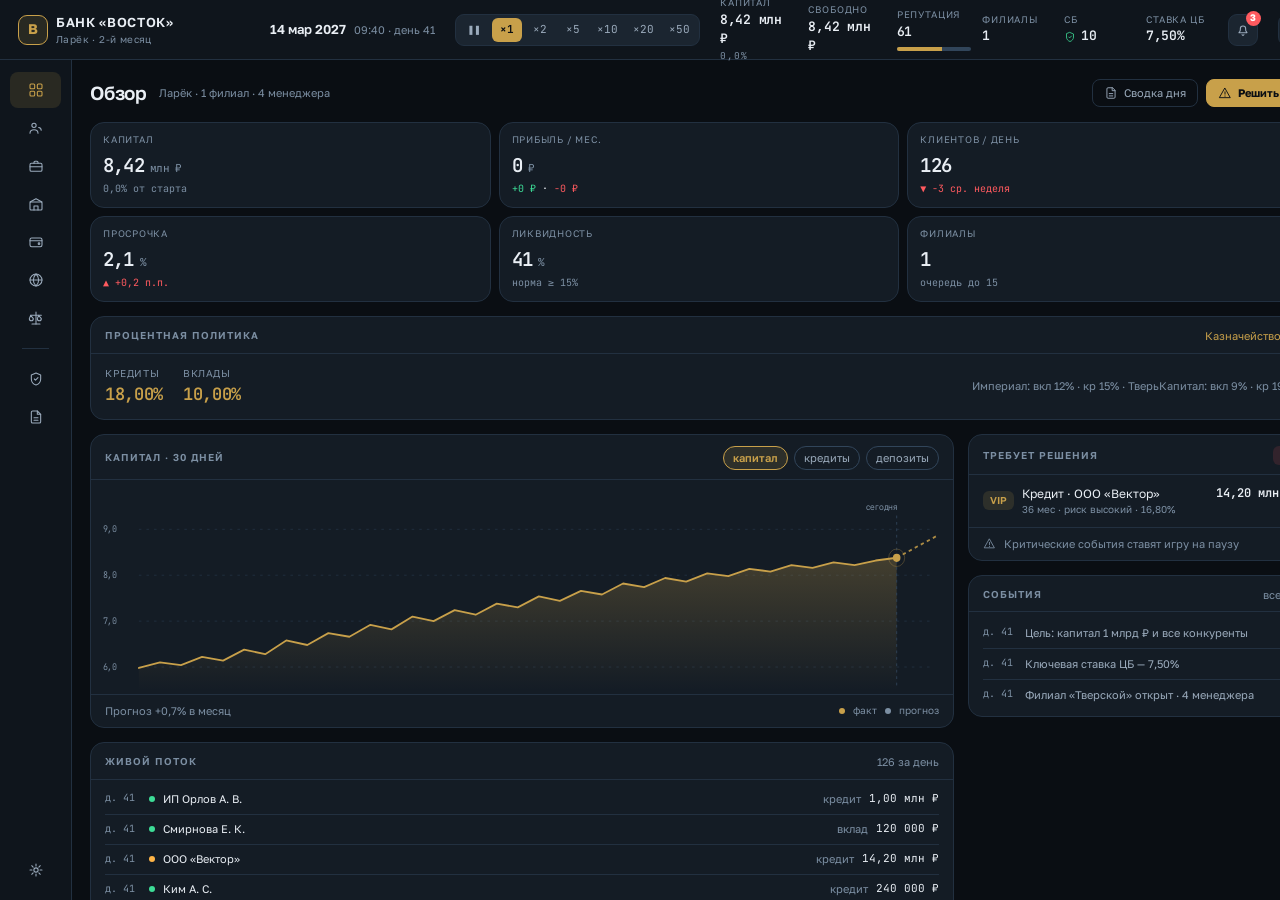
==== index.html @ 0a7fc576 "Характеры, баффы, личные цели и диалоги менеджеров; sw v2.2.0" ====
<!doctype html>
<html lang="ru">
<head>
<meta charset="utf-8">
<meta name="viewport" content="width=device-width, initial-scale=1, viewport-fit=cover">
<title>Банк «Восток» — Обзор</title>
<meta name="theme-color" content="#0A0E13">
<meta name="description" content="Прототип интерфейса экономической игры «Симулятор банка»">
<link rel="manifest" href="manifest.webmanifest">
<link rel="icon" href="assets/icon-192.png" sizes="192x192">
<link rel="apple-touch-icon" href="assets/icon-192.png">
<link rel="stylesheet" href="assets/fonts/fonts.css">
<script>try{var d=localStorage.getItem('bank-density');if(d)document.documentElement.dataset.density=d;}catch(e){}</script>
<link rel="stylesheet" href="css/tokens.css">
<link rel="stylesheet" href="css/components.css">
</head>
<body data-page="dashboard">

<svg class="sr-only" aria-hidden="true" focusable="false">
  <symbol id="i-dash" viewBox="0 0 24 24"><rect x="3" y="3" width="7" height="7" rx="1.5"/><rect x="14" y="3" width="7" height="7" rx="1.5"/><rect x="3" y="14" width="7" height="7" rx="1.5"/><rect x="14" y="14" width="7" height="7" rx="1.5"/></symbol>
  <symbol id="i-users" viewBox="0 0 24 24"><circle cx="9" cy="8" r="3.2"/><path d="M3 20c0-3.3 2.7-5.5 6-5.5s6 2.2 6 5.5"/><path d="M16 11.2c2.2.3 3.8 2 3.8 4.3"/></symbol>
  <symbol id="i-people" viewBox="0 0 24 24"><rect x="3" y="8" width="18" height="12" rx="2"/><path d="M9 8V6.5A1.5 1.5 0 0 1 10.5 5h3A1.5 1.5 0 0 1 15 6.5V8"/><path d="M3 13h18"/></symbol>
  <symbol id="i-branch" viewBox="0 0 24 24"><rect x="3" y="9" width="18" height="12" rx="1.5"/><path d="M3 9l9-5 9 5"/><path d="M9 21v-6h6v6"/></symbol>
  <symbol id="i-wallet" viewBox="0 0 24 24"><rect x="3" y="6" width="18" height="13" rx="2.5"/><path d="M3 10h18"/><circle cx="16.5" cy="14.5" r="1.2"/></symbol>
  <symbol id="i-globe" viewBox="0 0 24 24"><circle cx="12" cy="12" r="9"/><path d="M3 12h18"/><path d="M12 3c2.6 2.4 4 5.6 4 9s-1.4 6.6-4 9c-2.6-2.4-4-5.6-4-9s1.4-6.6 4-9z"/></symbol>
  <symbol id="i-scale" viewBox="0 0 24 24"><path d="M12 3v18"/><path d="M6 21h12"/><path d="M4 8h16"/><path d="M4 8l-2 5a3 3 0 0 0 6 0z"/><path d="M20 8l-2 5a3 3 0 0 0 6 0z" transform="translate(-4,0)"/></symbol>
  <symbol id="i-shield" viewBox="0 0 24 24"><path d="M12 3l7 3v6c0 4.2-2.9 7.7-7 9-4.1-1.3-7-4.8-7-9V6z"/><path d="M9.5 12l1.8 1.8L15 10"/></symbol>
  <symbol id="i-file" viewBox="0 0 24 24"><path d="M14 3H7a2 2 0 0 0-2 2v14a2 2 0 0 0 2 2h10a2 2 0 0 0 2-2V8z"/><path d="M14 3v5h5"/><path d="M9 13h6M9 17h6"/></symbol>
  <symbol id="i-gear" viewBox="0 0 24 24"><circle cx="12" cy="12" r="3.2"/><path d="M12 3v3M12 18v3M3 12h3M18 12h3M5.6 5.6l2.1 2.1M16.3 16.3l2.1 2.1M18.4 5.6l-2.1 2.1M7.7 16.3l-2.1 2.1"/></symbol>
  <symbol id="i-bell" viewBox="0 0 24 24"><path d="M18 16H6l1.4-2.1A4 4 0 0 0 8 11.7V10a4 4 0 0 1 8 0v1.7c0 .8.2 1.6.6 2.2z"/><path d="M10.5 19a1.6 1.6 0 0 0 3 0"/></symbol>
  <symbol id="i-check" viewBox="0 0 24 24"><path d="M5 12.5l4.5 4.5L19 7.5"/></symbol>
  <symbol id="i-x" viewBox="0 0 24 24"><path d="M6 6l12 12M18 6L6 18"/></symbol>
  <symbol id="i-alert" viewBox="0 0 24 24"><path d="M12 4l9 16H3z"/><path d="M12 10v4M12 17v.5"/></symbol>
  <symbol id="i-left" viewBox="0 0 24 24"><path d="M15 5l-7 7 7 7"/></symbol>
  <symbol id="i-more" viewBox="0 0 24 24"><circle cx="5" cy="12" r="1.4"/><circle cx="12" cy="12" r="1.4"/><circle cx="19" cy="12" r="1.4"/></symbol>
  <symbol id="i-up" viewBox="0 0 24 24"><path d="M6 15l6-6 6 6"/></symbol>
  <symbol id="i-down" viewBox="0 0 24 24"><path d="M6 9l6 6 6-6"/></symbol>
  <symbol id="i-caret" viewBox="0 0 24 24"><path d="M8 10l4 4 4-4"/></symbol>
  <symbol id="i-arrow" viewBox="0 0 24 24"><path d="M5 12h13M13 6l6 6-6 6"/></symbol>
</svg>

<div class="app">

  <!-- ================= HUD: десктоп ================= -->
  <header class="hud">
    <div class="brand">
      <div class="brand-mark">В</div>
      <div>
        <div class="brand-name">БАНК «ВОСТОК»</div>
        <div class="brand-stage">Ларёк · 2-й месяц</div>
      </div>
    </div>

    <div class="clock"><b data-ui="date">14 мар 2027</b><span data-ui="dayline">09:40 · день 41</span></div>

    <div class="speed" role="group" aria-label="Скорость игры">
      <button type="button" data-pause aria-pressed="false" title="Пауза (пробел)">❚❚</button>
      <button type="button" data-speed="1">×1</button>
      <button type="button" data-speed="2">×2</button>
      <button type="button" data-speed="5">×5</button>
      <button type="button" data-speed="10">×10</button>
      <button type="button" data-speed="20">×20</button>
      <button type="button" data-speed="50">×50</button>
    </div>

    <div class="hud-stats">
      <div class="hud-stat">
        <span>Капитал</span>
        <b class="num" data-ui="capital">8,42 млн ₽</b>
        <span class="tiny num up" data-ui="cap-delta">▲ +0,9%</span>
      </div>
      <div class="hud-stat">
        <span>Свободно</span>
        <b class="num" data-ui="liquid">8,42 млн ₽</b>
      </div>
      <div class="hud-stat">
        <span>Репутация</span>
        <b class="num" data-ui="reputation">61</b>
        <div class="mini-bar"><i data-ui="rep-bar" style="width:61%"></i></div>
      </div>
      <div class="hud-stat">
        <span>Филиалы</span>
        <b class="num" data-ui="branches">1</b>
      </div>
      <div class="hud-stat hud-sec">
        <span>СБ</span>
        <b class="num"><svg class="ic"><use href="#i-shield"/></svg><i data-ui="security">10</i></b>
      </div>
      <div class="hud-stat">
        <span>Ставка ЦБ</span>
        <b class="num">7,50%</b>
      </div>
      <button class="iconbtn" type="button" data-soon aria-label="Уведомления">
        <svg class="ic"><use href="#i-bell"/></svg><i class="dot">3</i>
      </button>
      <button class="iconbtn" type="button" data-soon aria-label="Настройки">
        <svg class="ic"><use href="#i-gear"/></svg>
      </button>
    </div>
  </header>

  <!-- ================= HUD: мобила ================= -->
  <header class="hud-m">
    <div class="hud-m-top">
      <div class="brand">
        <div class="brand-mark">В</div>
        <div>
          <div class="brand-name">БАНК «ВОСТОК»</div>
          <div class="brand-stage" data-ui="stage">Ларёк · день 41</div>
        </div>
      </div>
      <div class="hud-m-cap">
        <span>Капитал</span>
        <b class="num" data-ui="capital">8,42 млн ₽</b>
        <span class="hud-m-sub" data-ui="liquid-line">Свободно: 8,42 млн ₽</span>
      </div>
      <button class="iconbtn" type="button" data-soon aria-label="Уведомления">
        <svg class="ic"><use href="#i-bell"/></svg><i class="dot">3</i>
      </button>
    </div>
    <div class="hud-m-bot">
      <span class="clock"><b>09:40</b></span>
      <div class="speed" role="group" aria-label="Скорость игры">
        <button type="button" data-pause aria-pressed="false">❚❚</button>
        <button type="button" data-speed="1">×1</button>
        <button type="button" data-speed="2">×2</button>
        <button type="button" data-speed="5">×5</button>
        <button type="button" data-speed="20">×20</button>
        <button type="button" data-speed="50">×50</button>
      </div>
      <span class="hud-m-rate">ЦБ 7,50%</span>
      <a class="hud-m-q" href="clients.html" aria-label="Решений" data-ui="queue-chip">⚠ 3</a>
    </div>
  </header>

  <div class="shell">

    <!-- ================= Рейл ================= -->
    <nav class="rail" aria-label="Разделы">
      <a href="index.html" class="is-active" aria-current="page"><svg class="ic"><use href="#i-dash"/></svg><span>Обзор</span></a>
      <a href="clients.html"><svg class="ic"><use href="#i-users"/></svg><span>Клиенты</span></a>
      <a href="manager.html"><svg class="ic"><use href="#i-people"/></svg><span>Люди</span></a>
      <a href="branches.html"><svg class="ic"><use href="#i-branch"/></svg><span>Филиалы</span></a>
      <a href="treasury.html"><svg class="ic"><use href="#i-wallet"/></svg><span>Казначейство</span></a>
      <a href="stocks.html"><svg class="ic"><use href="#i-globe"/></svg><span>Мир</span></a>
      <a href="cbr.html"><svg class="ic"><use href="#i-scale"/></svg><span>Регулятор</span></a>
      <div class="sep"></div>
      <a href="security.html"><svg class="ic"><use href="#i-shield"/></svg><span>Безопасность</span></a>
      <a href="more.html#reports"><svg class="ic"><use href="#i-file"/></svg><span>Отчёты</span></a>
      <div class="bottom">
        <a href="more.html#settings"><svg class="ic"><use href="#i-gear"/></svg><span>Настройки</span></a>
      </div>
    </nav>

    <!-- ================= Контент ================= -->
    <main class="main">
      <div class="page">

        <div class="bankrupt-bar" data-ui="bankrupt" hidden>
          <span class="bankrupt-dot"></span>
          <div>
            <b>БАНК НЕПЛАТЁЖЕСПОСОБЕН.</b>
            Возьмите кредит ЦБ или объявите дефолт — игра на паузе.
          </div>
          <div class="actions">
            <button class="btn btn-sm" type="button" data-soon>Кредит ЦБ</button>
            <button class="btn btn-sm btn-no" type="button" data-soon>Дефолт</button>
            <button class="btn btn-sm" type="button" data-restart>Начать заново</button>
          </div>
        </div>


        <header class="page-head">
          <h1>Обзор</h1>
          <span class="sub">Ларёк · 1 филиал · 4 менеджера</span>
          <div class="actions">
            <button class="btn btn-ghost" type="button" data-soon>
              <svg class="ic"><use href="#i-file"/></svg>Сводка дня
            </button>
            <a class="btn btn-primary" href="clients.html">
              <svg class="ic"><use href="#i-alert"/></svg><span data-ui="resolve-btn">Решить · 3</span>
            </a>
          </div>
        </header>

        <section class="kpis" aria-label="Ключевые показатели">
          <div class="kpi"><span>Капитал</span><div class="v" data-ui="kpi-capital">8,42<small> млн ₽</small></div><div class="d up" data-ui="kpi-delta">▲ +0,9% от старта</div></div>
          <div class="kpi"><span>Прибыль / мес.</span><div class="v" data-ui="kpi-profit">0<small> ₽</small></div><div class="d" data-ui="kpi-profit-d">—</div></div>
          <div class="kpi"><span>Клиентов / день</span><div class="v">126</div><div class="d down">▼ −3 ср. неделя</div></div>
          <div class="kpi"><span>Просрочка</span><div class="v">2,1<small> %</small></div><div class="d down">▲ +0,2 п.п.</div></div>
          <div class="kpi"><span>Ликвидность</span><div class="v">41<small> %</small></div><div class="d muted">норма ≥ 15%</div></div>
          <div class="kpi"><span>Филиалы</span><div class="v" data-ui="kpi-branches">1</div><div class="d muted" data-ui="kpi-branches-note">очередь до 15</div></div>
        </section>

        <section class="card" data-ui="rates"></section>

      <div class="dash">
          <div class="dash-col">

          <!-- График -->
          <article class="card area-chart">
            <div class="card-h">
              <h2>Капитал · 30 дней</h2>
              <div class="r">
                <span class="chip is-on">капитал</span>
                <button class="chip" type="button" data-soon>кредиты</button>
                <button class="chip" type="button" data-soon>депозиты</button>
              </div>
            </div>
            <div class="chart-wrap">
              <svg viewBox="0 0 1000 220" preserveAspectRatio="none" role="img" aria-label="График капитала за 30 дней">
                <defs>
                  <linearGradient id="area" x1="0" y1="0" x2="0" y2="1">
                    <stop offset="0" style="stop-color:var(--gold);stop-opacity:.26"/>
                    <stop offset="1" style="stop-color:var(--gold);stop-opacity:0"/>
                  </linearGradient>
                </defs>
                <g style="stroke:var(--border)" stroke-dasharray="3 6" stroke-width="1">
                  <line x1="45" y1="45" x2="990" y2="45"/>
                  <line x1="45" y1="95" x2="990" y2="95"/>
                  <line x1="45" y1="145" x2="990" y2="145"/>
                  <line x1="45" y1="195" x2="990" y2="195"/>
                </g>
                <g style="fill:var(--text-3);font:10px var(--font-mono)">
                  <text x="2" y="48">9,0</text><text x="2" y="98">8,0</text>
                  <text x="2" y="148">7,0</text><text x="2" y="198">6,0</text>
                </g>
                <path style="fill:url(#area);stroke:none"
                      d="M45,196 70,190 95,193 120,184 145,188 170,176 195,181 220,166 245,171 270,158 295,162 320,149 345,154 370,140 395,145 420,133 445,138 470,126 495,130 520,118 545,123 570,112 595,116 620,104 645,108 670,98 695,102 720,93 745,96 770,88 795,91 820,84 845,87 870,81 895,84 920,79 945,76 945,220 45,220 Z"/>
                <path style="stroke:var(--gold);fill:none;stroke-width:2;stroke-linejoin:round;stroke-linecap:round"
                      d="M45,196 70,190 95,193 120,184 145,188 170,176 195,181 220,166 245,171 270,158 295,162 320,149 345,154 370,140 395,145 420,133 445,138 470,126 495,130 520,118 545,123 570,112 595,116 620,104 645,108 670,98 695,102 720,93 745,96 770,88 795,91 820,84 845,87 870,81 895,84 920,79 945,76"/>
                <line style="stroke:var(--border-strong)" stroke-dasharray="3 4" x1="945" y1="30" x2="945" y2="215"/>
                <text style="fill:var(--text-3);font:9.5px var(--font-ui)" x="908" y="24">сегодня</text>
                <path style="stroke:var(--gold);stroke-width:2;stroke-dasharray:4 4;fill:none;opacity:.85" d="M945,76 993,52"/>
                <circle style="fill:var(--gold)" cx="945" cy="76" r="4.5"/>
                <circle style="fill:none;stroke:var(--gold);opacity:.32" cx="945" cy="76" r="9.5"/>
              </svg>
            </div>
            <div class="card-f">
              Прогноз +0,7% в месяц
              <div class="ml-auto row">
                <span class="row tiny"><span class="dot" style="background:var(--gold)"></span>факт</span>
                <span class="row tiny"><span class="dot" style="background:var(--text-3)"></span>прогноз</span>
              </div>
            </div>
          </article>

          <!-- Живой поток -->
          <section class="card area-flow">
            <div class="card-h"><h2>Живой поток</h2><div class="r">126 за день</div></div>
                        <div class="card-b" style="padding:4px 14px" data-ui="flow"></div>
          </section>

          <!-- Нормативы -->
          <section class="card area-norms">
            <div class="card-h"><h2>Нормативы ЦБ</h2><div class="r">запас ок</div></div>
            <div class="card-b" data-ui="ratios"></div>
          </section>

          </div>

          <div class="dash-col">

          <!-- Диалог менеджера -->
          <div data-ui="negotiation" hidden></div>

          <!-- Очередь решений -->
          <aside class="card area-queue">
            <div class="card-h">
              <h2>Требует решения</h2>
              <div class="r"><span class="badge badge-coral" data-ui="queue-num">3</span></div>
            </div>
            <div class="qlist" data-ui="vip-queue"></div>
            <div class="card-f">
              <svg class="ic" style="width:13px;height:13px"><use href="#i-alert"/></svg>
              Критические события ставят игру на паузу
            </div>
          </aside>

          <!-- Новости -->
          <section class="card area-news">
            <div class="card-h"><h2>События</h2><div class="r"><a href="#" data-soon>все →</a></div></div>
            <div class="card-b" style="padding:6px 14px" data-ui="events"></div>
          </section>

          </div>
        </div>
      </div>
    </main>
  </div>

  <!-- ================= Таббар ================= -->
  <nav class="tabbar" aria-label="Основная навигация">
    <a href="index.html" class="is-active" aria-current="page"><svg class="ic"><use href="#i-dash"/></svg>Обзор</a>
    <a href="clients.html"><svg class="ic"><use href="#i-users"/></svg>Клиенты</a>
    <a href="manager.html"><svg class="ic"><use href="#i-people"/></svg>Люди</a>
    <a href="stocks.html"><svg class="ic"><use href="#i-globe"/></svg>Мир</a>
    <a href="more.html"><svg class="ic"><use href="#i-more"/></svg>Ещё</a>
  </nav>

</div>

<script src="js/state.js"></script>
<script src="js/engine.js"></script>
<script src="js/ui.js"></script>
<script src="js/prototype.js"></script>
</body>
</html>
---- assets/fonts/fonts.css ----
/* Локальные шрифты (скачаны из Google Fonts, OFL).
   Нужны для работы PWA офлайн — внешних запросов нет. */

/* cyrillic-ext */
@font-face {
  font-family: 'Golos Text';
  font-style: normal;
  font-weight: 400;
  font-display: swap;
  src: url(q5uCsoe9Lv5t7Meb31EcEx58hLxR.woff2) format('woff2');
  unicode-range: U+0460-052F, U+1C80-1C8A, U+20B4, U+2DE0-2DFF, U+A640-A69F, U+FE2E-FE2F;
}
/* cyrillic */
@font-face {
  font-family: 'Golos Text';
  font-style: normal;
  font-weight: 400;
  font-display: swap;
  src: url(q5uCsoe9Lv5t7Meb31EcExd8hLxR.woff2) format('woff2');
  unicode-range: U+0301, U+0400-045F, U+0490-0491, U+04B0-04B1, U+2116;
}
/* latin-ext */
@font-face {
  font-family: 'Golos Text';
  font-style: normal;
  font-weight: 400;
  font-display: swap;
  src: url(q5uCsoe9Lv5t7Meb31EcEx18hLxR.woff2) format('woff2');
  unicode-range: U+0100-02BA, U+02BD-02C5, U+02C7-02CC, U+02CE-02D7, U+02DD-02FF, U+0304, U+0308, U+0329, U+1D00-1DBF, U+1E00-1E9F, U+1EF2-1EFF, U+2020, U+20A0-20AB, U+20AD-20C4, U+2113, U+2C60-2C7F, U+A720-A7FF;
}
/* latin */
@font-face {
  font-family: 'Golos Text';
  font-style: normal;
  font-weight: 400;
  font-display: swap;
  src: url(q5uCsoe9Lv5t7Meb31EcExN8hA.woff2) format('woff2');
  unicode-range: U+0000-00FF, U+0131, U+0152-0153, U+02BB-02BC, U+02C6, U+02DA, U+02DC, U+0304, U+0308, U+0329, U+2000-206F, U+20AC, U+2122, U+2191, U+2193, U+2212, U+2215, U+FEFF, U+FFFD;
}
/* cyrillic-ext */
@font-face {
  font-family: 'Golos Text';
  font-style: normal;
  font-weight: 500;
  font-display: swap;
  src: url(q5uCsoe9Lv5t7Meb31EcEx58hLxR.woff2) format('woff2');
  unicode-range: U+0460-052F, U+1C80-1C8A, U+20B4, U+2DE0-2DFF, U+A640-A69F, U+FE2E-FE2F;
}
/* cyrillic */
@font-face {
  font-family: 'Golos Text';
  font-style: normal;
  font-weight: 500;
  font-display: swap;
  src: url(q5uCsoe9Lv5t7Meb31EcExd8hLxR.woff2) format('woff2');
  unicode-range: U+0301, U+0400-045F, U+0490-0491, U+04B0-04B1, U+2116;
}
/* latin-ext */
@font-face {
  font-family: 'Golos Text';
  font-style: normal;
  font-weight: 500;
  font-display: swap;
  src: url(q5uCsoe9Lv5t7Meb31EcEx18hLxR.woff2) format('woff2');
  unicode-range: U+0100-02BA, U+02BD-02C5, U+02C7-02CC, U+02CE-02D7, U+02DD-02FF, U+0304, U+0308, U+0329, U+1D00-1DBF, U+1E00-1E9F, U+1EF2-1EFF, U+2020, U+20A0-20AB, U+20AD-20C4, U+2113, U+2C60-2C7F, U+A720-A7FF;
}
/* latin */
@font-face {
  font-family: 'Golos Text';
  font-style: normal;
  font-weight: 500;
  font-display: swap;
  src: url(q5uCsoe9Lv5t7Meb31EcExN8hA.woff2) format('woff2');
  unicode-range: U+0000-00FF, U+0131, U+0152-0153, U+02BB-02BC, U+02C6, U+02DA, U+02DC, U+0304, U+0308, U+0329, U+2000-206F, U+20AC, U+2122, U+2191, U+2193, U+2212, U+2215, U+FEFF, U+FFFD;
}
/* cyrillic-ext */
@font-face {
  font-family: 'Golos Text';
  font-style: normal;
  font-weight: 600;
  font-display: swap;
  src: url(q5uCsoe9Lv5t7Meb31EcEx58hLxR.woff2) format('woff2');
  unicode-range: U+0460-052F, U+1C80-1C8A, U+20B4, U+2DE0-2DFF, U+A640-A69F, U+FE2E-FE2F;
}
/* cyrillic */
@font-face {
  font-family: 'Golos Text';
  font-style: normal;
  font-weight: 600;
  font-display: swap;
  src: url(q5uCsoe9Lv5t7Meb31EcExd8hLxR.woff2) format('woff2');
  unicode-range: U+0301, U+0400-045F, U+0490-0491, U+04B0-04B1, U+2116;
}
/* latin-ext */
@font-face {
  font-family: 'Golos Text';
  font-style: normal;
  font-weight: 600;
  font-display: swap;
  src: url(q5uCsoe9Lv5t7Meb31EcEx18hLxR.woff2) format('woff2');
  unicode-range: U+0100-02BA, U+02BD-02C5, U+02C7-02CC, U+02CE-02D7, U+02DD-02FF, U+0304, U+0308, U+0329, U+1D00-1DBF, U+1E00-1E9F, U+1EF2-1EFF, U+2020, U+20A0-20AB, U+20AD-20C4, U+2113, U+2C60-2C7F, U+A720-A7FF;
}
/* latin */
@font-face {
  font-family: 'Golos Text';
  font-style: normal;
  font-weight: 600;
  font-display: swap;
  src: url(q5uCsoe9Lv5t7Meb31EcExN8hA.woff2) format('woff2');
  unicode-range: U+0000-00FF, U+0131, U+0152-0153, U+02BB-02BC, U+02C6, U+02DA, U+02DC, U+0304, U+0308, U+0329, U+2000-206F, U+20AC, U+2122, U+2191, U+2193, U+2212, U+2215, U+FEFF, U+FFFD;
}
/* cyrillic-ext */
@font-face {
  font-family: 'Golos Text';
  font-style: normal;
  font-weight: 700;
  font-display: swap;
  src: url(q5uCsoe9Lv5t7Meb31EcEx58hLxR.woff2) format('woff2');
  unicode-range: U+0460-052F, U+1C80-1C8A, U+20B4, U+2DE0-2DFF, U+A640-A69F, U+FE2E-FE2F;
}
/* cyrillic */
@font-face {
  font-family: 'Golos Text';
  font-style: normal;
  font-weight: 700;
  font-display: swap;
  src: url(q5uCsoe9Lv5t7Meb31EcExd8hLxR.woff2) format('woff2');
  unicode-range: U+0301, U+0400-045F, U+0490-0491, U+04B0-04B1, U+2116;
}
/* latin-ext */
@font-face {
  font-family: 'Golos Text';
  font-style: normal;
  font-weight: 700;
  font-display: swap;
  src: url(q5uCsoe9Lv5t7Meb31EcEx18hLxR.woff2) format('woff2');
  unicode-range: U+0100-02BA, U+02BD-02C5, U+02C7-02CC, U+02CE-02D7, U+02DD-02FF, U+0304, U+0308, U+0329, U+1D00-1DBF, U+1E00-1E9F, U+1EF2-1EFF, U+2020, U+20A0-20AB, U+20AD-20C4, U+2113, U+2C60-2C7F, U+A720-A7FF;
}
/* latin */
@font-face {
  font-family: 'Golos Text';
  font-style: normal;
  font-weight: 700;
  font-display: swap;
  src: url(q5uCsoe9Lv5t7Meb31EcExN8hA.woff2) format('woff2');
  unicode-range: U+0000-00FF, U+0131, U+0152-0153, U+02BB-02BC, U+02C6, U+02DA, U+02DC, U+0304, U+0308, U+0329, U+2000-206F, U+20AC, U+2122, U+2191, U+2193, U+2212, U+2215, U+FEFF, U+FFFD;
}

/* cyrillic-ext */
@font-face {
  font-family: 'JetBrains Mono';
  font-style: normal;
  font-weight: 400;
  font-display: swap;
  src: url(tDbv2o-flEEny0FZhsfKu5WU4zr3E_BX0PnT8RD8yKwBNntkaToggR7BYRbKPx3cwhsk.woff2) format('woff2');
  unicode-range: U+0460-052F, U+1C80-1C8A, U+20B4, U+2DE0-2DFF, U+A640-A69F, U+FE2E-FE2F;
}
/* cyrillic */
@font-face {
  font-family: 'JetBrains Mono';
  font-style: normal;
  font-weight: 400;
  font-display: swap;
  src: url(tDbv2o-flEEny0FZhsfKu5WU4zr3E_BX0PnT8RD8yKwBNntkaToggR7BYRbKPxTcwhsk.woff2) format('woff2');
  unicode-range: U+0301, U+0400-045F, U+0490-0491, U+04B0-04B1, U+2116;
}
/* greek */
@font-face {
  font-family: 'JetBrains Mono';
  font-style: normal;
  font-weight: 400;
  font-display: swap;
  src: url(tDbv2o-flEEny0FZhsfKu5WU4zr3E_BX0PnT8RD8yKwBNntkaToggR7BYRbKPxPcwhsk.woff2) format('woff2');
  unicode-range: U+0370-0377, U+037A-037F, U+0384-038A, U+038C, U+038E-03A1, U+03A3-03FF;
}
/* vietnamese */
@font-face {
  font-family: 'JetBrains Mono';
  font-style: normal;
  font-weight: 400;
  font-display: swap;
  src: url(tDbv2o-flEEny0FZhsfKu5WU4zr3E_BX0PnT8RD8yKwBNntkaToggR7BYRbKPx_cwhsk.woff2) format('woff2');
  unicode-range: U+0102-0103, U+0110-0111, U+0128-0129, U+0168-0169, U+01A0-01A1, U+01AF-01B0, U+0300-0301, U+0303-0304, U+0308-0309, U+0323, U+0329, U+1EA0-1EF9, U+20AB;
}
/* latin-ext */
@font-face {
  font-family: 'JetBrains Mono';
  font-style: normal;
  font-weight: 400;
  font-display: swap;
  src: url(tDbv2o-flEEny0FZhsfKu5WU4zr3E_BX0PnT8RD8yKwBNntkaToggR7BYRbKPx7cwhsk.woff2) format('woff2');
  unicode-range: U+0100-02BA, U+02BD-02C5, U+02C7-02CC, U+02CE-02D7, U+02DD-02FF, U+0304, U+0308, U+0329, U+1D00-1DBF, U+1E00-1E9F, U+1EF2-1EFF, U+2020, U+20A0-20AB, U+20AD-20C4, U+2113, U+2C60-2C7F, U+A720-A7FF;
}
/* latin */
@font-face {
  font-family: 'JetBrains Mono';
  font-style: normal;
  font-weight: 400;
  font-display: swap;
  src: url(tDbv2o-flEEny0FZhsfKu5WU4zr3E_BX0PnT8RD8yKwBNntkaToggR7BYRbKPxDcwg.woff2) format('woff2');
  unicode-range: U+0000-00FF, U+0131, U+0152-0153, U+02BB-02BC, U+02C6, U+02DA, U+02DC, U+0304, U+0308, U+0329, U+2000-206F, U+20AC, U+2122, U+2191, U+2193, U+2212, U+2215, U+FEFF, U+FFFD;
}
/* cyrillic-ext */
@font-face {
  font-family: 'JetBrains Mono';
  font-style: normal;
  font-weight: 500;
  font-display: swap;
  src: url(tDbv2o-flEEny0FZhsfKu5WU4zr3E_BX0PnT8RD8yKwBNntkaToggR7BYRbKPx3cwhsk.woff2) format('woff2');
  unicode-range: U+0460-052F, U+1C80-1C8A, U+20B4, U+2DE0-2DFF, U+A640-A69F, U+FE2E-FE2F;
}
/* cyrillic */
@font-face {
  font-family: 'JetBrains Mono';
  font-style: normal;
  font-weight: 500;
  font-display: swap;
  src: url(tDbv2o-flEEny0FZhsfKu5WU4zr3E_BX0PnT8RD8yKwBNntkaToggR7BYRbKPxTcwhsk.woff2) format('woff2');
  unicode-range: U+0301, U+0400-045F, U+0490-0491, U+04B0-04B1, U+2116;
}
/* greek */
@font-face {
  font-family: 'JetBrains Mono';
  font-style: normal;
  font-weight: 500;
  font-display: swap;
  src: url(tDbv2o-flEEny0FZhsfKu5WU4zr3E_BX0PnT8RD8yKwBNntkaToggR7BYRbKPxPcwhsk.woff2) format('woff2');
  unicode-range: U+0370-0377, U+037A-037F, U+0384-038A, U+038C, U+038E-03A1, U+03A3-03FF;
}
/* vietnamese */
@font-face {
  font-family: 'JetBrains Mono';
  font-style: normal;
  font-weight: 500;
  font-display: swap;
  src: url(tDbv2o-flEEny0FZhsfKu5WU4zr3E_BX0PnT8RD8yKwBNntkaToggR7BYRbKPx_cwhsk.woff2) format('woff2');
  unicode-range: U+0102-0103, U+0110-0111, U+0128-0129, U+0168-0169, U+01A0-01A1, U+01AF-01B0, U+0300-0301, U+0303-0304, U+0308-0309, U+0323, U+0329, U+1EA0-1EF9, U+20AB;
}
/* latin-ext */
@font-face {
  font-family: 'JetBrains Mono';
  font-style: normal;
  font-weight: 500;
  font-display: swap;
  src: url(tDbv2o-flEEny0FZhsfKu5WU4zr3E_BX0PnT8RD8yKwBNntkaToggR7BYRbKPx7cwhsk.woff2) format('woff2');
  unicode-range: U+0100-02BA, U+02BD-02C5, U+02C7-02CC, U+02CE-02D7, U+02DD-02FF, U+0304, U+0308, U+0329, U+1D00-1DBF, U+1E00-1E9F, U+1EF2-1EFF, U+2020, U+20A0-20AB, U+20AD-20C4, U+2113, U+2C60-2C7F, U+A720-A7FF;
}
/* latin */
@font-face {
  font-family: 'JetBrains Mono';
  font-style: normal;
  font-weight: 500;
  font-display: swap;
  src: url(tDbv2o-flEEny0FZhsfKu5WU4zr3E_BX0PnT8RD8yKwBNntkaToggR7BYRbKPxDcwg.woff2) format('woff2');
  unicode-range: U+0000-00FF, U+0131, U+0152-0153, U+02BB-02BC, U+02C6, U+02DA, U+02DC, U+0304, U+0308, U+0329, U+2000-206F, U+20AC, U+2122, U+2191, U+2193, U+2212, U+2215, U+FEFF, U+FFFD;
}
/* cyrillic-ext */
@font-face {
  font-family: 'JetBrains Mono';
  font-style: normal;
  font-weight: 600;
  font-display: swap;
  src: url(tDbv2o-flEEny0FZhsfKu5WU4zr3E_BX0PnT8RD8yKwBNntkaToggR7BYRbKPx3cwhsk.woff2) format('woff2');
  unicode-range: U+0460-052F, U+1C80-1C8A, U+20B4, U+2DE0-2DFF, U+A640-A69F, U+FE2E-FE2F;
}
/* cyrillic */
@font-face {
  font-family: 'JetBrains Mono';
  font-style: normal;
  font-weight: 600;
  font-display: swap;
  src: url(tDbv2o-flEEny0FZhsfKu5WU4zr3E_BX0PnT8RD8yKwBNntkaToggR7BYRbKPxTcwhsk.woff2) format('woff2');
  unicode-range: U+0301, U+0400-045F, U+0490-0491, U+04B0-04B1, U+2116;
}
/* greek */
@font-face {
  font-family: 'JetBrains Mono';
  font-style: normal;
  font-weight: 600;
  font-display: swap;
  src: url(tDbv2o-flEEny0FZhsfKu5WU4zr3E_BX0PnT8RD8yKwBNntkaToggR7BYRbKPxPcwhsk.woff2) format('woff2');
  unicode-range: U+0370-0377, U+037A-037F, U+0384-038A, U+038C, U+038E-03A1, U+03A3-03FF;
}
/* vietnamese */
@font-face {
  font-family: 'JetBrains Mono';
  font-style: normal;
  font-weight: 600;
  font-display: swap;
  src: url(tDbv2o-flEEny0FZhsfKu5WU4zr3E_BX0PnT8RD8yKwBNntkaToggR7BYRbKPx_cwhsk.woff2) format('woff2');
  unicode-range: U+0102-0103, U+0110-0111, U+0128-0129, U+0168-0169, U+01A0-01A1, U+01AF-01B0, U+0300-0301, U+0303-0304, U+0308-0309, U+0323, U+0329, U+1EA0-1EF9, U+20AB;
}
/* latin-ext */
@font-face {
  font-family: 'JetBrains Mono';
  font-style: normal;
  font-weight: 600;
  font-display: swap;
  src: url(tDbv2o-flEEny0FZhsfKu5WU4zr3E_BX0PnT8RD8yKwBNntkaToggR7BYRbKPx7cwhsk.woff2) format('woff2');
  unicode-range: U+0100-02BA, U+02BD-02C5, U+02C7-02CC, U+02CE-02D7, U+02DD-02FF, U+0304, U+0308, U+0329, U+1D00-1DBF, U+1E00-1E9F, U+1EF2-1EFF, U+2020, U+20A0-20AB, U+20AD-20C4, U+2113, U+2C60-2C7F, U+A720-A7FF;
}
/* latin */
@font-face {
  font-family: 'JetBrains Mono';
  font-style: normal;
  font-weight: 600;
  font-display: swap;
  src: url(tDbv2o-flEEny0FZhsfKu5WU4zr3E_BX0PnT8RD8yKwBNntkaToggR7BYRbKPxDcwg.woff2) format('woff2');
  unicode-range: U+0000-00FF, U+0131, U+0152-0153, U+02BB-02BC, U+02C6, U+02DA, U+02DC, U+0304, U+0308, U+0329, U+2000-206F, U+20AC, U+2122, U+2191, U+2193, U+2212, U+2215, U+FEFF, U+FFFD;
}
---- css/tokens.css ----
/* ==========================================================================
   Симулятор банка · ТОКЕНЫ
   Единственный источник цветов, шрифтов, отступов и радиусов.
   Компоненты используют только var(--*), магических значений не держим.
   ========================================================================== */

:root {
  /* ---------- Поверхности ---------- */
  --canvas:        #0A0E13;
  --surface:       #0F151C;
  --card:          #141C25;
  --raised:        #1B2530;
  --border:        #223040;
  --border-strong: #31455A;

  /* ---------- Текст ---------- */
  --text:   #E9EEF4;
  --text-2: #9BABBC;
  --text-3: #7C8FA3;

  /* ---------- Семантика ---------- */
  --gold:  #C8A04A;
  --gold-soft: #E3C07E;
  --mint:  #3DDC97;
  --coral: #FF5A5F;
  --amber: #FFB547;
  --blue:  #4DA3FF;
  --violet:#9B8CFF;

  --gold-dim:   rgba(200, 160, 74, .14);
  --mint-dim:   rgba(61, 220, 151, .13);
  --coral-dim:  rgba(255, 90, 95, .13);
  --amber-dim:  rgba(255, 181, 71, .13);
  --blue-dim:   rgba(77, 163, 255, .13);
  --violet-dim: rgba(155, 140, 255, .13);

  /* ---------- Акцент уровня банка ---------- */
  --stage:       var(--gold);
  --stage-dim:   var(--gold-dim);

  /* ---------- Типографика ---------- */
  --font-ui:      "Golos Text", "Segoe UI", system-ui, -apple-system, sans-serif;
  --font-display: "Unbounded", "Golos Text", "Segoe UI", system-ui, sans-serif;
  --font-mono:    "JetBrains Mono", "Cascadia Mono", Consolas, monospace;

  --fs-9:  9px;
  --fs-10: 10px;
  --fs-11: 11px;
  --fs-12: 12px;
  --fs-13: 13px;
  --fs-14: 14px;
  --fs-15: 15px;
  --fs-17: 17px;
  --fs-19: 19px;
  --fs-24: 24px;
  --fs-28: 28px;

  --lh-tight: 1.2;
  --lh-base:  1.45;

  /* ---------- Отступы (шаг 4px) ---------- */
  --sp-1: 4px;
  --sp-2: 8px;
  --sp-3: 12px;
  --sp-4: 16px;
  --sp-5: 20px;
  --sp-6: 24px;
  --sp-8: 32px;
  --sp-10: 40px;

  --gap:      14px;
  --page-pad: 18px;

  /* ---------- Радиусы ---------- */
  --r-s:    8px;
  --r-m:    10px;
  --r-l:    14px;
  --r-pill: 999px;

  /* ---------- Каркас ---------- */
  --hud-h:  60px;
  --rail-w: 236px;
  --rail-w-collapsed: 72px;
  --tabbar-h: 62px;
  --statusbar-h: 44px;

  /* ---------- Тени и движение ---------- */
  --shadow-card: none;
  --shadow-pop:  0 16px 40px rgba(0, 0, 0, .55);
  --shadow-fab:  0 10px 24px rgba(0, 0, 0, .45);
  --dur:     .16s;
  --ease:    cubic-bezier(.2, .7, .3, 1);

  /* ---------- Прочее ---------- */
  --tap: 44px; /* минимальная зона нажатия */
}
---- css/components.css ----
/* ==========================================================================
   Симулятор банка · КОМПОНЕНТНЫЙ КИТ
   Только токены из tokens.css. Раскладки: десктоп ≥1100, планшет, мобила ≤860.
   ========================================================================== */

/* --------------------------------------------------------------------------
   1. База
   -------------------------------------------------------------------------- */
*,
*::before,
*::after { box-sizing: border-box; }

html { -webkit-text-size-adjust: 100%; }

body {
  margin: 0;
  background: var(--canvas);
  color: var(--text);
  font: var(--fs-13)/var(--lh-base) var(--font-ui);
  -webkit-font-smoothing: antialiased;
}

h1, h2, h3, h4, p, ul, ol, figure { margin: 0; }
ul, ol { list-style: none; padding: 0; }
a { color: inherit; text-decoration: none; }
button { font: inherit; color: inherit; }
img, svg { display: block; }
:focus-visible { outline: 2px solid var(--gold); outline-offset: 2px; border-radius: var(--r-s); }

/* --------------------------------------------------------------------------
   2. Утилиты
   -------------------------------------------------------------------------- */
.num {
  font-family: var(--font-mono);
  font-variant-numeric: tabular-nums;
  letter-spacing: -.02em;
}
.muted { color: var(--text-3); }
.dim   { color: var(--text-2); }
.up    { color: var(--mint); }
.down  { color: var(--coral); }
.small { font-size: var(--fs-11); }
.tiny  { font-size: var(--fs-10); }
.row   { display: flex; align-items: center; gap: var(--sp-2); }
.between { display: flex; align-items: center; justify-content: space-between; gap: var(--sp-2); }
.ml-auto { margin-left: auto; }
.stack > * + * { margin-top: var(--sp-3); }
.hr { height: 1px; background: var(--border); margin: var(--sp-3) 0; }
.sr-only {
  position: absolute; width: 1px; height: 1px; margin: -1px;
  clip: rect(0 0 0 0); clip-path: inset(50%); overflow: hidden;
}

.ic {
  width: 16px; height: 16px;
  stroke: currentColor; fill: none;
  stroke-width: 1.6; stroke-linecap: round; stroke-linejoin: round;
  flex: 0 0 auto;
}

/* --------------------------------------------------------------------------
   3. Каркас приложения
   -------------------------------------------------------------------------- */
.app {
  height: 100vh;
  height: 100dvh;
  display: grid;
  grid-template-rows: var(--hud-h) minmax(0, 1fr);
  overflow: hidden;
}

.shell {
  display: grid;
  grid-template-columns: var(--rail-w) minmax(0, 1fr);
  min-height: 0;
}

.main {
  min-width: 0;
  overflow: auto;
  display: flex;
  flex-direction: column;
}

.page {
  padding: var(--page-pad);
  display: flex;
  flex-direction: column;
  gap: var(--gap);
  flex: 1 0 auto;
}

.page-head {
  display: flex;
  align-items: center;
  gap: var(--sp-3);
  min-height: 30px;
}
.page-head h1 {
  font-size: var(--fs-19);
  font-weight: 600;
  letter-spacing: -.01em;
}
.page-head .sub {
  font-size: var(--fs-11);
  color: var(--text-3);
}
.page-head .actions {
  margin-left: auto;
  display: flex;
  gap: var(--sp-2);
}

/* --------------------------------------------------------------------------
   4. HUD — десктоп
   -------------------------------------------------------------------------- */
.hud {
  height: var(--hud-h);
  display: flex;
  align-items: center;
  gap: var(--sp-5);
  padding: 0 var(--page-pad);
  background: var(--surface);
  border-bottom: 1px solid var(--border);
  position: relative;
  z-index: 10;
}

.brand { display: flex; align-items: center; gap: var(--sp-2); min-width: 232px; }
.brand-mark {
  width: 30px; height: 30px; border-radius: 9px;
  display: grid; place-items: center;
  background: var(--stage-dim);
  border: 1px solid var(--stage);
  color: var(--stage);
  font-size: var(--fs-14);
  font-weight: 700;
  letter-spacing: .04em;
}
.brand-name { font-size: var(--fs-13); font-weight: 600; letter-spacing: .05em; }
.brand-stage { font-size: var(--fs-10); color: var(--text-3); letter-spacing: .04em; }

.clock { display: flex; align-items: baseline; gap: var(--sp-2); white-space: nowrap; }
.clock b { font-size: var(--fs-13); font-weight: 600; }
.clock span { font-size: var(--fs-11); color: var(--text-3); }

.speed {
  display: flex;
  gap: 3px;
  padding: 3px;
  background: var(--raised);
  border: 1px solid var(--border);
  border-radius: 9px;
}
.speed button {
  min-width: 34px;
  height: 24px;
  border: 0;
  border-radius: 6px;
  background: transparent;
  color: var(--text-2);
  font-family: var(--font-mono);
  font-size: var(--fs-11);
  cursor: pointer;
  transition: background var(--dur), color var(--dur);
}
.speed button:hover { color: var(--text); }
.speed button.is-on { background: var(--stage); color: var(--canvas); font-weight: 700; }

.hud-stats { margin-left: auto; display: flex; align-items: center; gap: var(--sp-5); }
.hud-stat { display: flex; flex-direction: column; gap: 1px; min-width: 62px; }
.hud-stat > span {
  font-size: 9.5px;
  text-transform: uppercase;
  letter-spacing: .09em;
  color: var(--text-3);
}
.hud-stat b { font-size: var(--fs-13); font-weight: 600; }

.mini-bar {
  width: 74px; height: 4px; margin-top: 4px;
  border-radius: 3px; background: var(--border-strong); overflow: hidden;
}
.mini-bar i { display: block; height: 100%; background: var(--stage); }

.iconbtn {
  width: 32px; height: 32px;
  display: grid; place-items: center;
  border-radius: 9px;
  border: 1px solid var(--border);
  background: var(--raised);
  color: var(--text-2);
  cursor: pointer;
  position: relative;
  transition: color var(--dur), border-color var(--dur);
}
.iconbtn:hover { color: var(--text); border-color: var(--border-strong); }
.iconbtn .dot {
  position: absolute; top: -4px; right: -4px;
  min-width: 15px; height: 15px; padding: 0 3px;
  border-radius: var(--r-pill);
  background: var(--coral); color: #fff;
  font-size: 9.5px; font-weight: 700;
  display: grid; place-items: center;
  font-style: normal;
}

/* пауза — янтарная полоса сверху */
body.is-paused .hud,
body.is-paused .hud-m { box-shadow: inset 0 2px 0 var(--amber); }

/* --------------------------------------------------------------------------
   5. Рейл
   -------------------------------------------------------------------------- */
.rail {
  background: var(--surface);
  border-right: 1px solid var(--border);
  padding: var(--sp-3) 10px;
  display: flex;
  flex-direction: column;
  gap: 2px;
  overflow: auto;
}
.rail a {
  display: flex;
  align-items: center;
  gap: 10px;
  min-height: 36px;
  padding: 0 10px;
  border-radius: var(--r-s);
  color: var(--text-2);
  font-size: var(--fs-12);
  transition: background var(--dur), color var(--dur);
}
.rail a:hover { background: var(--raised); color: var(--text); }
.rail a.is-active { background: var(--stage-dim); color: var(--stage); font-weight: 600; }
.rail .sep { height: 1px; background: var(--border); margin: 10px 8px; }
.rail .bottom { margin-top: auto; }

/* --------------------------------------------------------------------------
   6. HUD — мобила + таббар (скрыты на десктопе)
   -------------------------------------------------------------------------- */
.hud-m { display: none; }
.tabbar { display: none; }

/* --------------------------------------------------------------------------
   7. Карточки
   -------------------------------------------------------------------------- */
.card {
  background: var(--card);
  border: 1px solid var(--border);
  border-radius: var(--r-l);
  box-shadow: var(--shadow-card);
  display: flex;
  flex-direction: column;
  min-width: 0;
  overflow: hidden;
}
.card-h {
  display: flex;
  align-items: center;
  gap: var(--sp-2);
  padding: 11px 14px 9px;
  border-bottom: 1px solid var(--border);
}
.card-h h2 {
  font-size: var(--fs-10);
  text-transform: uppercase;
  letter-spacing: .1em;
  color: var(--text-3);
  font-weight: 600;
}
.card-h .r {
  margin-left: auto;
  display: flex;
  align-items: center;
  gap: 6px;
  font-size: var(--fs-11);
  color: var(--text-3);
}
.card-b { padding: 12px 14px; flex: 1; min-height: 0; }
.card-f {
  border-top: 1px solid var(--border);
  padding: 8px 14px;
  display: flex;
  align-items: center;
  gap: var(--sp-2);
  font-size: var(--fs-11);
  color: var(--text-3);
}

/* --------------------------------------------------------------------------
   8. KPI
   -------------------------------------------------------------------------- */
.kpis {
  display: grid;
  grid-template-columns: repeat(6, minmax(0, 1fr));
  gap: var(--sp-2);
}
.kpi {
  background: var(--card);
  border: 1px solid var(--border);
  border-radius: var(--r-l);
  padding: 10px 12px;
  min-width: 0;
}
.kpi > span {
  display: block;
  font-size: 9.5px;
  text-transform: uppercase;
  letter-spacing: .08em;
  color: var(--text-3);
  margin-bottom: 5px;
  white-space: nowrap;
  overflow: hidden;
  text-overflow: ellipsis;
}
.kpi .v {
  font-family: var(--font-mono);
  font-size: var(--fs-19);
  font-weight: 600;
  letter-spacing: -.04em;
  white-space: nowrap;
}
.kpi .v small { font-size: var(--fs-11); color: var(--text-3); font-weight: 400; }
.kpi .d { margin-top: 3px; font-size: var(--fs-10); font-family: var(--font-mono); }

/* --------------------------------------------------------------------------
   9. Кнопки
   -------------------------------------------------------------------------- */
.btn {
  min-height: 28px;
  padding: 0 11px;
  display: inline-flex;
  align-items: center;
  justify-content: center;
  gap: 6px;
  border: 1px solid var(--border-strong);
  border-radius: var(--r-s);
  background: transparent;
  color: var(--text);
  font-size: var(--fs-11);
  white-space: nowrap;
  cursor: pointer;
  transition: background var(--dur), border-color var(--dur), color var(--dur);
}
.btn:hover { background: var(--raised); }
.btn:active { transform: translateY(1px); }
.btn .ic { width: 14px; height: 14px; }

.btn-primary {
  background: var(--stage);
  border-color: var(--stage);
  color: var(--canvas);
  font-weight: 700;
}
.btn-primary:hover { background: var(--gold-soft); border-color: var(--gold-soft); }

.btn-ghost { border-color: var(--border); color: var(--text-2); }

.btn-ok   { border-color: var(--mint);  color: var(--mint);  background: var(--mint-dim);  font-weight: 600; }
.btn-no   { border-color: var(--coral); color: var(--coral); background: var(--coral-dim); font-weight: 600; }
.btn-ok:hover  { background: rgba(61, 220, 151, .2); }
.btn-no:hover  { background: rgba(255, 90, 95, .2); }

.btn-sm { min-height: 24px; font-size: var(--fs-11); padding: 0 9px; }
.btn-block { width: 100%; }
.btn:disabled { opacity: .45; cursor: default; }

/* --------------------------------------------------------------------------
   10. Чипы и бейджи
   -------------------------------------------------------------------------- */
.chip {
  display: inline-flex;
  align-items: center;
  gap: 5px;
  min-height: 24px;
  padding: 0 9px;
  border-radius: var(--r-pill);
  border: 1px solid var(--border-strong);
  background: transparent;
  color: var(--text-2);
  font: inherit;
  font-size: var(--fs-11);
  white-space: nowrap;
}
a.chip, button.chip { cursor: pointer; }
.chip.is-on { background: var(--stage-dim); border-color: var(--stage); color: var(--stage); font-weight: 600; }
.chip-gold   { color: var(--gold);   border-color: var(--gold);   background: var(--gold-dim); }
.chip-mint   { color: var(--mint);   border-color: var(--mint);   background: var(--mint-dim); }
.chip-coral  { color: var(--coral);  border-color: var(--coral);  background: var(--coral-dim); }
.chip-amber  { color: var(--amber);  border-color: var(--amber);  background: var(--amber-dim); }
.chip-blue   { color: var(--blue);   border-color: var(--blue);   background: var(--blue-dim); }
.chip-violet { color: var(--violet); border-color: var(--violet); background: var(--violet-dim); }

.badge {
  display: inline-flex;
  align-items: center;
  justify-content: center;
  gap: 4px;
  height: 19px;
  padding: 0 7px;
  border-radius: 6px;
  font-size: var(--fs-10);
  font-weight: 600;
  white-space: nowrap;
}
.badge-gold   { background: var(--gold-dim);   color: var(--gold); }
.badge-mint   { background: var(--mint-dim);   color: var(--mint); }
.badge-coral  { background: var(--coral-dim);  color: var(--coral); }
.badge-amber  { background: var(--amber-dim);  color: var(--amber); }
.badge-blue   { background: var(--blue-dim);   color: var(--blue); }
.badge-violet { background: var(--violet-dim); color: var(--violet); }
.badge-muted  { background: var(--raised);     color: var(--text-2); }

/* --------------------------------------------------------------------------
   11. Метры, шкалы, риск
   -------------------------------------------------------------------------- */
.track {
  height: 7px;
  border-radius: 4px;
  background: var(--border);
  position: relative;
  overflow: visible;
}
.track i {
  display: block;
  height: 100%;
  border-radius: 4px;
  background: var(--mint);
}
.track i.is-warn { background: var(--amber); }
.track i.is-bad  { background: var(--coral); }
.track i.is-gold { background: var(--stage); }
.track u {
  position: absolute;
  top: -3px;
  width: 2px;
  height: 13px;
  background: var(--text);
  opacity: .55;
  border-radius: 1px;
}

.gauge + .gauge { margin-top: 11px; }
.gauge-h { display: flex; align-items: baseline; justify-content: space-between; margin-bottom: 5px; }
.gauge-h span { font-size: var(--fs-11); color: var(--text-2); }
.gauge-h b { font-family: var(--font-mono); font-size: var(--fs-12); }
.gauge-f { display: flex; justify-content: space-between; margin-top: 4px; font-size: var(--fs-10); color: var(--text-3); }

.risk { display: inline-flex; gap: 3px; }
.risk i { width: 6px; height: 6px; border-radius: 50%; background: var(--border-strong); }
.risk i.f { background: var(--amber); }
.risk.is-high i.f { background: var(--coral); }

/* «неизвестно» — штриховка, а не ноль */
.hatch {
  height: 8px;
  border-radius: 3px;
  background: repeating-linear-gradient(135deg, var(--border-strong) 0 2px, transparent 2px 5px);
}

/* --------------------------------------------------------------------------
   12. Очередь решений, поток, новости
   -------------------------------------------------------------------------- */
.qlist > * + * { border-top: 1px solid var(--border); }
.qitem {
  display: grid;
  grid-template-columns: auto minmax(0, 1fr) auto;
  align-items: center;
  gap: 4px var(--sp-2);
  padding: 10px 14px;
  transition: background var(--dur);
}
.qitem:hover { background: var(--raised); }
.qitem .qtype { align-self: start; margin-top: 2px; }
.qitem .qname { font-size: var(--fs-12); }
.qitem .qmeta { font-size: var(--fs-10); color: var(--text-3); }
.qitem .qsum { font-family: var(--font-mono); font-size: var(--fs-12); font-weight: 600; align-self: start; }

.frow {
  display: flex;
  align-items: center;
  gap: var(--sp-2);
  height: 30px;
  font-size: var(--fs-11);
  border-top: 1px solid var(--border);
}
.frow:first-child { border-top: 0; }
.frow .t { width: 36px; color: var(--text-3); font-family: var(--font-mono); font-size: var(--fs-10); }
.frow .nm { flex: 1; min-width: 0; overflow: hidden; text-overflow: ellipsis; white-space: nowrap; }
.frow .amt { font-family: var(--font-mono); }

.dot { width: 6px; height: 6px; border-radius: 50%; background: var(--mint); flex: 0 0 6px; }
.dot.is-warn { background: var(--amber); }
.dot.is-bad  { background: var(--coral); }
.dot.is-empty { background: transparent; border: 1px solid var(--border-strong); }

.nitem {
  display: flex;
  gap: var(--sp-2);
  padding: 7px 0;
  font-size: var(--fs-11);
  border-top: 1px solid var(--border);
}
.nitem:first-child { border-top: 0; }
.nitem .t { flex: 0 0 34px; color: var(--text-3); font-family: var(--font-mono); font-size: var(--fs-10); }
.nitem p { color: var(--text-2); }

/* --------------------------------------------------------------------------
   13. Табличная раскладка дашборда
   -------------------------------------------------------------------------- */
.dash {
  display: grid;
  grid-template-columns: minmax(0, 1fr) 340px;
  gap: var(--gap);
  align-items: start;
}
.dash-col {
  display: flex;
  flex-direction: column;
  gap: var(--gap);
  min-width: 0;
}

.chart-wrap { padding: 8px 10px 4px; height: 214px; }
.chart-wrap svg { width: 100%; height: 100%; display: block; }

/* --------------------------------------------------------------------------
   14. Заявки (страница «Клиенты»)
   -------------------------------------------------------------------------- */
.threshold {
  padding: 14px 16px;
  display: grid;
  grid-template-columns: minmax(0, 1fr) auto;
  gap: var(--sp-4);
  align-items: center;
}
.threshold .lbl { display: flex; justify-content: space-between; gap: var(--sp-2); font-size: var(--fs-11); color: var(--text-3); margin-bottom: 9px; }
.threshold .lbl b { color: var(--stage); font-family: var(--font-mono); font-size: var(--fs-13); white-space: nowrap; }

input[type="range"] {
  -webkit-appearance: none;
  appearance: none;
  width: 100%;
  height: 22px;
  background: transparent;
  cursor: pointer;
}
input[type="range"]::-webkit-slider-runnable-track {
  height: 8px;
  border-radius: 4px;
  background: linear-gradient(to right,
    var(--stage) 0 var(--fill, 30%),
    var(--border) var(--fill, 30%) 100%);
}
input[type="range"]::-moz-range-track {
  height: 8px;
  border-radius: 4px;
  background: linear-gradient(to right,
    var(--stage) 0 var(--fill, 30%),
    var(--border) var(--fill, 30%) 100%);
}
input[type="range"]::-webkit-slider-thumb {
  -webkit-appearance: none;
  width: 20px; height: 20px;
  margin-top: -6px;
  border-radius: 50%;
  background: var(--stage);
  border: 3px solid var(--card);
  box-shadow: 0 0 0 1px var(--stage);
}
input[type="range"]::-moz-range-thumb {
  width: 20px; height: 20px;
  border-radius: 50%;
  background: var(--stage);
  border: 3px solid var(--card);
  box-shadow: 0 0 0 1px var(--stage);
}
.range-scale { display: flex; justify-content: space-between; font-size: 9.5px; color: var(--text-3); margin-top: 4px; }

.req-head,
.req {
  display: grid;
  align-items: center;
  gap: var(--sp-2) var(--sp-3);
  grid-template-columns: minmax(0, 1fr) 92px 128px 82px 80px 90px 118px 130px;
  grid-template-areas: "name type amount term risk rate manager actions";
}
.req-head {
  padding: 0 var(--sp-4) 8px;
  font-size: 9.5px;
  text-transform: uppercase;
  letter-spacing: .08em;
  color: var(--text-3);
  border-bottom: 1px solid var(--border);
}
.req-head > span:nth-child(1) { grid-area: name; }
.req-head > span:nth-child(2) { grid-area: type; }
.req-head > span:nth-child(3) { grid-area: amount; }
.req-head > span:nth-child(4) { grid-area: term; }
.req-head > span:nth-child(5) { grid-area: risk; }
.req-head > span:nth-child(6) { grid-area: rate; }
.req-head > span:nth-child(7) { grid-area: manager; }
.req-head > span:nth-child(8) { grid-area: actions; }
.req-head > span:nth-child(3),
.req-head > span:nth-child(6) { text-align: right; }

.req {
  padding: 0 var(--sp-4);
  min-height: 54px;
  border-top: 1px solid var(--border);
  background: transparent;
  touch-action: pan-y;
  transition: background var(--dur), transform var(--dur), opacity var(--dur);
  position: relative;
}
.req:first-child { border-top: 0; }
.req:hover { background: var(--raised); }
.req.is-vip { background: var(--gold-dim); }
.req.is-vip:hover { background: rgba(200, 160, 74, .2); }

.req-name { grid-area: name; font-size: var(--fs-12); display: flex; align-items: center; gap: 6px; min-width: 0; }
.req-name > span { overflow: hidden; text-overflow: ellipsis; white-space: nowrap; }
.req-meta { display: contents; }
.req-type { grid-area: type; }
.req-term { grid-area: term; font-size: var(--fs-11); color: var(--text-2); }
.req-risk { grid-area: risk; }
.req-rate { grid-area: rate; font-family: var(--font-mono); font-size: var(--fs-11); text-align: right; }
.req-amount { grid-area: amount; font-family: var(--font-mono); font-size: var(--fs-12); font-weight: 600; text-align: right; white-space: nowrap; }
.req-manager { grid-area: manager; font-size: var(--fs-11); color: var(--text-3); }
.req-manager a { color: var(--text-2); border-bottom: 1px dotted var(--border-strong); }
.req-manager a:hover { color: var(--stage); border-color: var(--stage); }
.req-actions { grid-area: actions; display: flex; gap: 6px; justify-content: flex-end; }
.req-actions .btn { min-height: 28px; }

/* состояние после решения */
.req.is-approved { box-shadow: inset 3px 0 0 var(--mint); }
.req.is-declined { opacity: .45; box-shadow: inset 3px 0 0 var(--coral); }
.req.is-focused { outline: 1px solid var(--stage); outline-offset: -2px; }
.req.is-approved .req-actions,
.req.is-declined .req-actions { pointer-events: none; }
.req-stamp {
  display: none;
  font-size: var(--fs-10);
  font-weight: 700;
  letter-spacing: .06em;
  text-transform: uppercase;
}
.req.is-approved .req-stamp { display: inline; color: var(--mint); }
.req.is-declined .req-stamp { display: inline; color: var(--coral); }
.req.is-approved .req-actions .btn,
.req.is-declined .req-actions .btn { display: none; }

/* --------------------------------------------------------------------------
   15. Карточка менеджера
   -------------------------------------------------------------------------- */
.profile {
  display: grid;
  grid-template-columns: auto minmax(0, 1fr) auto;
  gap: var(--sp-4);
  align-items: center;
  padding: var(--sp-4);
}
.ava {
  width: 66px; height: 66px;
  border-radius: 50%;
  display: grid; place-items: center;
  position: relative;
  background: conic-gradient(var(--stage) calc(var(--p, 34) * 1%), var(--border) 0);
}
.ava::after {
  content: "";
  position: absolute; inset: 4px;
  border-radius: 50%;
  background: var(--card);
}
.ava b { position: relative; z-index: 1; font-size: var(--fs-17); font-weight: 600; letter-spacing: .02em; }

.p-name { font-size: var(--fs-17); font-weight: 600; line-height: var(--lh-tight); }
.p-meta { font-size: var(--fs-11); color: var(--text-3); margin-top: 3px; }

.p-level { text-align: right; }
.p-level > span { display: block; font-size: 9.5px; text-transform: uppercase; letter-spacing: .09em; color: var(--text-3); }
.p-level b { font-family: var(--font-mono); font-size: var(--fs-24); color: var(--stage); line-height: 1; }
.p-level b i { font-style: normal; font-size: var(--fs-12); color: var(--text-3); }

.tagrow { display: flex; flex-wrap: wrap; gap: 6px; }

.salary {
  display: flex;
  flex-wrap: wrap;
  align-items: center;
  gap: var(--sp-2) var(--sp-3);
  padding: 10px 14px;
  border-top: 1px solid var(--border);
  font-size: var(--fs-11);
  color: var(--text-2);
}
.salary b { font-family: var(--font-mono); font-size: var(--fs-12); color: var(--text); }

.skills { display: flex; flex-direction: column; gap: 10px; }
.skill { display: grid; grid-template-columns: 128px minmax(0, 1fr) 46px; gap: var(--sp-3); align-items: center; }
.skill-name { font-size: var(--fs-12); color: var(--text-2); }
.skill-bar { height: 6px; border-radius: 4px; background: var(--border); overflow: hidden; }
.skill-bar i { display: block; height: 100%; border-radius: 4px; background: var(--stage); }
.skill-val { font-family: var(--font-mono); font-size: var(--fs-12); text-align: right; color: var(--text); }
.skill-note { font-size: var(--fs-10); color: var(--text-3); }

.ceiling {
  margin-top: var(--sp-3);
  padding: 10px 12px;
  border: 1px dashed var(--border-strong);
  border-radius: var(--r-m);
  display: grid;
  gap: 6px;
}
.ceiling .lbl { font-size: var(--fs-11); color: var(--text-3); }
.ceiling .val { font-family: var(--font-mono); font-size: var(--fs-12); }

.factors { display: flex; flex-direction: column; gap: 2px; }
.factors li {
  display: flex; align-items: baseline; justify-content: space-between; gap: var(--sp-3);
  padding: 4px 0;
  font-size: var(--fs-11);
  color: var(--text-2);
}
.factors b { font-family: var(--font-mono); font-size: var(--fs-11); }

.buff-tags { display: flex; flex-wrap: wrap; gap: 6px; }
.buff {
  display: inline-flex; align-items: center; gap: 7px;
  padding: 6px 9px;
  border-radius: 9px;
  background: var(--raised);
  border: 1px solid var(--border);
  font-size: var(--fs-11);
}
.buff .shape { width: 9px; height: 9px; flex: 0 0 9px; }
.buff .shape-c { background: var(--text-2); border-radius: 2px; }
.buff .shape-r { background: #4E9E8F; transform: rotate(45deg); }
.buff .shape-l { background: var(--gold-soft); clip-path: polygon(50% 0, 100% 25%, 100% 75%, 50% 100%, 0 75%, 0 25%); }
.buff .lv { font-size: var(--fs-10); color: var(--text-3); font-family: var(--font-mono); }

.rules { display: grid; gap: 8px; }
.rule {
  display: grid;
  grid-template-columns: 118px minmax(0, 1fr);
  gap: var(--sp-3);
  align-items: baseline;
  font-size: var(--fs-11);
  color: var(--text-2);
}
.rule b { font-size: var(--fs-11); color: var(--text); font-weight: 600; }
.rule .num { color: var(--text-3); }

.pools { display: flex; flex-wrap: wrap; gap: 5px; }
.pool-tag {
  font-size: var(--fs-10);
  padding: 4px 7px;
  border-radius: 6px;
  background: var(--raised);
  border: 1px solid var(--border);
  color: var(--text-2);
}
.pool-tag.is-legend { color: var(--gold-soft); border-color: rgba(200, 160, 74, .45); }

.next-mile {
  margin-top: var(--sp-3);
  display: flex;
  align-items: center;
  gap: var(--sp-2);
  padding: 9px 12px;
  border-radius: var(--r-m);
  background: var(--gold-dim);
  border: 1px solid rgba(200, 160, 74, .35);
  font-size: var(--fs-11);
  color: var(--text-2);
}
.next-mile b { color: var(--gold); font-family: var(--font-mono); }

/* сетка карточки менеджера: слева профиль и навыки, справа баффы */
.mgr {
  display: grid;
  grid-template-columns: minmax(0, 1fr) 400px;
  gap: var(--gap);
  align-items: start;
}
.mgr-l,
.mgr-r {
  display: flex;
  flex-direction: column;
  gap: var(--gap);
  min-width: 0;
}
@media (max-width: 1180px) {
  .mgr { grid-template-columns: minmax(0, 1fr); }
}

/* --------------------------------------------------------------------------
   16. Липкая панель действий и меню
   -------------------------------------------------------------------------- */
.actionbar {
  position: sticky;
  bottom: 0;
  z-index: 6;
  display: flex;
  align-items: center;
  gap: var(--sp-2);
  padding: var(--sp-3) var(--page-pad);
  background: var(--surface);
  border-top: 1px solid var(--border);
}
.actionbar .btn { min-height: 38px; }
.actionbar .spacer { flex: 1; }

.menu-wrap { position: relative; display: flex; }
.menu {
  position: absolute;
  right: 0;
  bottom: calc(100% + 8px);
  min-width: 196px;
  padding: var(--sp-1);
  background: var(--raised);
  border: 1px solid var(--border-strong);
  border-radius: var(--r-m);
  box-shadow: var(--shadow-pop);
  display: none;
  z-index: 20;
}
.menu.is-open { display: block; }
.menu button {
  display: flex;
  align-items: center;
  gap: var(--sp-2);
  width: 100%;
  min-height: 40px;
  padding: 0 10px;
  border: 0;
  border-radius: var(--r-s);
  background: none;
  font-size: var(--fs-12);
  color: var(--text);
  cursor: pointer;
  text-align: left;
}
.menu button:hover { background: var(--card); }
.menu .is-danger { color: var(--coral); }
.menu .sep { height: 1px; background: var(--border); margin: 4px 6px; }

/* --------------------------------------------------------------------------
   17. Тост
   -------------------------------------------------------------------------- */
.toast {
  position: fixed;
  left: 50%;
  bottom: 96px;
  transform: translate(-50%, 8px);
  padding: 10px 16px;
  border-radius: var(--r-pill);
  background: var(--raised);
  border: 1px solid var(--border-strong);
  box-shadow: var(--shadow-pop);
  font-size: var(--fs-12);
  color: var(--text);
  opacity: 0;
  pointer-events: none;
  transition: opacity var(--dur) var(--ease), transform var(--dur) var(--ease);
  z-index: 60;
}
.toast.is-shown { opacity: 1; transform: translate(-50%, 0); }

/* Подсказка о свайпах — только на тач-раскладке */
.swipe-hint { display: none; }

/* --------------------------------------------------------------------------
   18. Адаптив
   -------------------------------------------------------------------------- */
@media (max-width: 1280px) {
  .shell { grid-template-columns: var(--rail-w-collapsed) minmax(0, 1fr); }
  .rail a span { display: none; }
  .rail a { justify-content: center; padding: 0; }
  .rail .sep { margin: 10px 12px; }
  .kpis { grid-template-columns: repeat(3, minmax(0, 1fr)); }
}

@media (max-width: 1100px) {
  .dash {
    grid-template-columns: minmax(0, 1fr) 300px;
    grid-template-areas:
      "chart  queue"
      "flow   queue"
      "norms  news";
  }
}

/* ---------- Мобила ---------- */
@media (max-width: 860px) {
  .app {
    grid-template-rows: auto minmax(0, 1fr) auto;
  }
  .hud { display: none; }
  .rail { display: none; }
  .shell { grid-template-columns: minmax(0, 1fr); }

  /* HUD мобильный */
  .hud-m {
    display: block;
    background: var(--surface);
    border-bottom: 1px solid var(--border);
    padding: var(--sp-2) var(--sp-4) 10px;
    position: sticky;
    top: 0;
    z-index: 10;
  }
  .hud-m-top { display: flex; align-items: center; gap: var(--sp-2); }
  .hud-m-top .brand { min-width: 0; }
  .hud-m-cap { margin-left: auto; text-align: right; }
  .hud-m-cap span {
    display: block;
    font-size: 9px;
    text-transform: uppercase;
    letter-spacing: .09em;
    color: var(--text-3);
  }
  .hud-m-cap b { font-family: var(--font-mono); font-size: var(--fs-13); }
  .hud-m-bot {
    display: flex;
    align-items: center;
    gap: var(--sp-2);
    margin-top: var(--sp-2);
  }
  .hud-m-bot .clock { font-size: var(--fs-11); color: var(--text-3); }
  .hud-m-bot .clock b { font-size: var(--fs-11); color: var(--text-2); font-weight: 500; }
  .hud-m-bot .speed { margin-left: auto; }
  .hud-m-bot .speed button { min-width: 30px; height: 26px; }
  .hud-m-rate { font-size: var(--fs-10); color: var(--text-3); font-family: var(--font-mono); }
  .hud-m-q {
    display: inline-flex; align-items: center; gap: 4px;
    height: 26px; padding: 0 8px;
    border-radius: var(--r-pill);
    background: var(--coral-dim);
    color: var(--coral);
    font-size: var(--fs-10);
    font-weight: 700;
    font-family: var(--font-mono);
  }

  /* таббар */
  .tabbar {
    display: flex;
    height: calc(var(--tabbar-h) + env(safe-area-inset-bottom, 0px));
    padding-bottom: env(safe-area-inset-bottom, 0px);
    background: var(--surface);
    border-top: 1px solid var(--border);
    position: sticky;
    bottom: 0;
    z-index: 12;
  }
  .tabbar a {
    flex: 1;
    display: flex;
    flex-direction: column;
    align-items: center;
    justify-content: center;
    gap: 3px;
    font-size: 9.5px;
    color: var(--text-3);
    min-height: var(--tap);
  }
  .tabbar a.is-active { color: var(--stage); }
  .tabbar .ic { width: 20px; height: 20px; }

  .page { padding: var(--sp-3) var(--sp-4) var(--sp-4); gap: 10px; }
  .page-head { flex-wrap: wrap; }
  .page-head h1 { font-size: var(--fs-19); }
  .page-head .actions { width: 100%; margin-left: 0; }
  .page-head .actions .btn { flex: 1; }

  /* KPI в две колонки */
  .kpis { grid-template-columns: repeat(2, minmax(0, 1fr)); }
  .kpi .v { font-size: var(--fs-17); }

  /* дашборд в одну колонку: очередь первой */
  .dash { display: flex; flex-direction: column; }
  .dash-col { display: contents; }
  .area-queue { order: 1; }
  .area-chart { order: 2; }
  .area-flow  { order: 3; }
  .area-norms { order: 4; }
  .area-news  { order: 5; }

  /* заявки — карточками */
  .req-head { display: none; }
  .req {
    grid-template-columns: minmax(0, 1fr) auto;
    grid-template-areas:
      "name amount"
      "meta meta"
      "actions actions";
    min-height: 0;
    padding: var(--sp-3) var(--sp-4);
    gap: 6px var(--sp-2);
  }
  .req-name { font-size: var(--fs-14); font-weight: 600; }
  .req-meta { display: flex; grid-area: meta; flex-wrap: wrap; align-items: center; gap: 6px var(--sp-2); }
  .req-type, .req-term, .req-risk, .req-rate { grid-area: auto; text-align: left; }
  .req-amount { grid-area: amount; font-size: var(--fs-15); }
  .req-manager { display: none; }
  .req-actions { display: grid; grid-template-columns: 1fr 1fr; gap: var(--sp-2); margin-top: var(--sp-1); }
  .req-actions .btn { min-height: 38px; font-size: var(--fs-12); }
  .req-actions .btn-block { grid-column: 1 / -1; }
  .req.is-approved .req-actions,
  .req.is-declined .req-actions { display: none; }

  .threshold { grid-template-columns: minmax(0, 1fr); gap: var(--sp-2); padding: var(--sp-3) var(--sp-4); }

  /* профиль менеджера */
  .profile { grid-template-columns: auto minmax(0, 1fr); gap: var(--sp-3); }
  .p-level { grid-column: 1 / -1; display: flex; align-items: baseline; gap: var(--sp-2); text-align: left; }
  .p-level > span { display: inline; }
  .skill { grid-template-columns: 96px minmax(0, 1fr) 38px; gap: var(--sp-2); }
  .rule { grid-template-columns: minmax(0, 1fr); gap: 2px; }

  .actionbar { padding: var(--sp-2) var(--sp-4); gap: var(--sp-2); }
  .actionbar .btn { flex: 0 0 auto; }
  .actionbar .btn-primary { flex: 1; }
  .actionbar .menu-wrap { flex: 0 0 auto; }
  .actionbar .menu-wrap .btn { padding: 0 12px; }
  .actionbar .actionbar-note,
  .actionbar .spacer { display: none; }

  .swipe-hint { display: inline-flex; }
  .page-head .actions .row { width: 100%; }
  .page-head .actions .chip { flex: 1; justify-content: center; }
  .card-h .r .chip:not(.is-on) { display: none; }
}

@media (prefers-reduced-motion: reduce) {
  * { transition-duration: .01ms !important; animation-duration: .01ms !important; }
}

/* --------------------------------------------------------------------------
   19. Филиалы
   -------------------------------------------------------------------------- */
.filters { display: flex; flex-wrap: wrap; gap: 7px; }

.map-panel { padding: 8px 8px 4px; }
.map-panel[hidden] { display: none; }
.map-svg { width: 100%; height: auto; display: block; }
.map-lbl {
  font: 9.5px var(--font-ui);
  fill: var(--text-3);
  letter-spacing: .07em;
}
.map-legend {
  display: flex; flex-wrap: wrap; gap: 14px;
  padding: 8px 6px 4px;
  font-size: var(--fs-10);
  color: var(--text-3);
}
.map-legend b {
  display: inline-block; width: 8px; height: 8px;
  border-radius: 2px; margin-right: 5px; vertical-align: middle;
}

.br-head,
.br {
  display: grid;
  align-items: center;
  gap: var(--sp-2) var(--sp-3);
  grid-template-columns: minmax(0, 1fr) 118px 92px 92px 118px 86px 30px;
  grid-template-areas: "city type managers flow pl risk go";
}
.br-head {
  padding: 0 var(--sp-4) 8px;
  font-size: 9.5px;
  text-transform: uppercase;
  letter-spacing: .08em;
  color: var(--text-3);
  border-bottom: 1px solid var(--border);
}
.br-head > span:nth-child(1) { grid-area: city; }
.br-head > span:nth-child(2) { grid-area: type; }
.br-head > span:nth-child(3) { grid-area: managers; }
.br-head > span:nth-child(4) { grid-area: flow; }
.br-head > span:nth-child(5) { grid-area: pl; text-align: right; }
.br-head > span:nth-child(6) { grid-area: risk; }

.br {
  padding: 0 var(--sp-4);
  min-height: 52px;
  border-top: 1px solid var(--border);
  transition: background var(--dur);
}
.br:first-child { border-top: 0; }
.br:hover { background: var(--raised); }
.br-city { grid-area: city; font-size: var(--fs-12); display: flex; align-items: center; gap: 6px; }
.br-meta { display: contents; }
.br-type { grid-area: type; }
.br-managers { grid-area: managers; font-size: var(--fs-11); color: var(--text-2); }
.br-flow { grid-area: flow; font-size: var(--fs-11); color: var(--text-2); }
.br-pl { grid-area: pl; font-family: var(--font-mono); font-size: var(--fs-12); text-align: right; white-space: nowrap; }
.br-risk { grid-area: risk; }
.br-go { grid-area: go; color: var(--text-3); display: grid; place-items: center; }
.br-go:hover { color: var(--stage); }
.br.is-plan .br-city { color: var(--text-2); }

/* --------------------------------------------------------------------------
   20. Рынок акций
   -------------------------------------------------------------------------- */
.market {
  display: grid;
  grid-template-columns: minmax(0, 1fr) 384px;
  gap: var(--gap);
  align-items: start;
}
.market-col { display: flex; flex-direction: column; gap: var(--gap); min-width: 0; }

.iss-head,
.iss {
  display: grid;
  align-items: center;
  gap: var(--sp-2) var(--sp-3);
  grid-template-columns: minmax(0, 1fr) 96px 80px 200px 88px;
  grid-template-areas: "name price delta share action";
}
.iss-head {
  padding: 0 var(--sp-4) 8px;
  font-size: 9.5px;
  text-transform: uppercase;
  letter-spacing: .08em;
  color: var(--text-3);
  border-bottom: 1px solid var(--border);
}
.iss-head > span:nth-child(1) { grid-area: name; }
.iss-head > span:nth-child(2) { grid-area: price; text-align: right; }
.iss-head > span:nth-child(3) { grid-area: delta; text-align: right; }
.iss-head > span:nth-child(4) { grid-area: share; }
.iss-head > span:nth-child(5) { grid-area: action; }

.iss {
  padding: 0 var(--sp-4);
  min-height: 54px;
  border-top: 1px solid var(--border);
  transition: background var(--dur);
}
.iss:first-child { border-top: 0; }
.iss:hover { background: var(--raised); }
.iss.is-on { background: var(--gold-dim); }
.iss-name { grid-area: name; font-size: var(--fs-12); display: flex; align-items: center; gap: 6px; }
.iss-price { grid-area: price; font-family: var(--font-mono); font-size: var(--fs-12); text-align: right; white-space: nowrap; }
.iss-delta { grid-area: delta; font-family: var(--font-mono); font-size: var(--fs-11); text-align: right; }
.iss-share { grid-area: share; display: flex; align-items: center; gap: 8px; }
.iss-action { grid-area: action; text-align: right; }

.share-bar {
  position: relative;
  flex: 1;
  height: 7px;
  border-radius: 4px;
  background: var(--border);
}
.share-bar i {
  position: absolute;
  left: 0; top: 0;
  height: 100%;
  border-radius: 4px;
  background: var(--stage);
}
.share-bar s {
  position: absolute;
  top: -3px;
  width: 1px;
  height: 13px;
  background: var(--text-3);
  opacity: .6;
}
.share-pc { font-family: var(--font-mono); font-size: var(--fs-11); color: var(--text-2); min-width: 38px; text-align: right; }

/* линейка порогов */
.ruler { display: flex; margin: 12px 0 4px; }
.rstep {
  flex: 1;
  position: relative;
  display: flex;
  flex-direction: column;
  align-items: center;
  gap: 7px;
}
.rstep::before {
  content: "";
  position: absolute;
  top: 6px; left: 50%;
  width: 100%;
  height: 2px;
  background: var(--border);
}
.rstep:last-child::before { display: none; }
.rstep i {
  width: 13px; height: 13px;
  border-radius: 50%;
  background: var(--card);
  border: 2px solid var(--border-strong);
  z-index: 1;
}
.rstep.done i { background: var(--stage); border-color: var(--stage); }
.rstep.warn i { border-color: var(--amber); background: var(--amber-dim); }
.rstep span {
  font-size: 9.5px;
  color: var(--text-3);
  text-align: center;
  line-height: 1.2;
}
.rstep.done span { color: var(--stage); }
.rstep.warn span { color: var(--amber); font-weight: 600; }

.warn-note {
  display: flex;
  gap: var(--sp-2);
  padding: 10px 12px;
  border-radius: var(--r-m);
  background: var(--amber-dim);
  border: 1px solid rgba(255, 181, 71, .45);
  font-size: var(--fs-11);
  line-height: 1.35;
}
.warn-note .ic { color: var(--amber); margin-top: 1px; }
.warn-note b { display: block; color: var(--amber); }
.warn-note p { color: var(--text-2); margin-top: 2px; }

.price-big {
  font-family: var(--font-mono);
  font-size: var(--fs-28);
  font-weight: 600;
  letter-spacing: -.04em;
  line-height: 1;
}

@media (max-width: 1100px) {
  .market { grid-template-columns: minmax(0, 1fr); }
}

@media (max-width: 860px) {
  .br-head { display: none; }
  .br {
    grid-template-columns: minmax(0, 1fr) auto;
    grid-template-areas:
      "city pl"
      "meta risk";
    min-height: 0;
    padding: var(--sp-3) var(--sp-4);
    gap: 6px var(--sp-2);
  }
  .br-meta { display: flex; grid-area: meta; flex-wrap: wrap; align-items: center; gap: 6px var(--sp-2); }
  .br-type, .br-managers, .br-flow { grid-area: auto; }
  .br-go { display: none; }
  .br-risk { align-self: center; }

  .iss-head { display: none; }
  .iss {
    grid-template-columns: minmax(0, 1fr) auto;
    grid-template-areas:
      "name price"
      "delta share";
    min-height: 0;
    padding: var(--sp-3) var(--sp-4);
    gap: 6px var(--sp-2);
  }
  .iss-name { font-size: var(--fs-14); font-weight: 600; }
  .iss-price { font-size: var(--fs-14); }
  .iss-delta { text-align: left; }
  .iss-action { display: none; }
  .iss-share { justify-content: flex-end; }
  .share-bar { max-width: 130px; }
}
/* порядок колонок на узких экранах: сначала выбранный эмитент, потом список */
@media (max-width: 1100px) {
  .market-col:first-child { order: 2; }
  .market-col:last-child { order: 1; }
}
/* компактнее тип в мобильном списке филиалов */
@media (max-width: 860px) {
  .br-type { font-size: var(--fs-10); min-height: 20px; padding: 0 7px; border-radius: 6px; }
}
/* --------------------------------------------------------------------------
   21. Плотность интерфейса (настройка «Терминал / Комфорт»)
   -------------------------------------------------------------------------- */
html[data-density="comfort"] {
  --fs-9: 10px;
  --fs-10: 11.5px;
  --fs-11: 12.5px;
  --fs-12: 14px;
  --fs-13: 15px;
  --fs-14: 16px;
  --fs-15: 17px;
  --fs-17: 19px;
  --fs-19: 22px;
  --fs-24: 27px;
  --gap: 18px;
  --page-pad: 26px;
  --r-s: 9px;
  --r-m: 12px;
  --r-l: 16px;
  --hud-h: 64px;
}

/* --------------------------------------------------------------------------
   22. Проверка ЦБ — полноэкранный режим
   -------------------------------------------------------------------------- */
body[data-page="cbr"] .shell { grid-template-columns: minmax(0, 1fr); }
body[data-page="cbr"] .rail { display: none; }
body[data-page="cbr"] .tabbar { display: none; }
body[data-page="cbr"] .hud { box-shadow: inset 0 2px 0 var(--amber); }
body[data-page="cbr"] .hud-m { box-shadow: inset 0 2px 0 var(--amber); }

.paused-plate {
  display: inline-flex;
  align-items: center;
  gap: 8px;
  height: 28px;
  padding: 0 12px;
  border-radius: var(--r-pill);
  background: var(--amber-dim);
  border: 1px solid rgba(255, 181, 71, .45);
  color: var(--amber);
  font-size: var(--fs-11);
  font-weight: 600;
  white-space: nowrap;
}

.cbr {
  display: flex;
  flex-direction: column;
  gap: var(--gap);
  padding: var(--sp-5);
  border: 1px solid rgba(255, 90, 95, .45);
  border-left: 3px solid var(--coral);
  border-radius: var(--r-l);
  background:
    linear-gradient(180deg, rgba(255, 90, 95, .07), transparent 240px),
    var(--card);
}

.cbr-head { display: flex; align-items: center; gap: var(--sp-3); flex-wrap: wrap; }
.cbr-title {
  font-size: var(--fs-19);
  font-weight: 700;
  letter-spacing: -.01em;
  color: var(--coral);
  display: flex;
  align-items: center;
  gap: 8px;
}
.cbr-meta { font-size: var(--fs-11); color: var(--text-3); }

.stepper { display: flex; align-items: center; flex-wrap: wrap; row-gap: 8px; }
.step {
  display: flex;
  align-items: center;
  gap: 8px;
  font-size: var(--fs-12);
  color: var(--text-3);
  white-space: nowrap;
}
.step i {
  width: 24px; height: 24px;
  border-radius: 50%;
  border: 1px solid var(--border-strong);
  display: grid; place-items: center;
  font-size: 11px;
  font-style: normal;
}
.step.done { color: var(--mint); }
.step.done i { border-color: var(--mint); background: var(--mint-dim); color: var(--mint); }
.step.bad { color: var(--coral); }
.step.bad i { border-color: var(--coral); color: var(--coral); }
.step.now { color: var(--text); font-weight: 600; }
.step.now i { border-color: var(--coral); background: var(--coral-dim); color: var(--coral); }
.step-line { width: 40px; height: 1px; background: var(--border-strong); margin: 0 12px; }

.cbr-head-row,
.cbr-row {
  display: grid;
  align-items: center;
  grid-template-columns: minmax(0, 1fr) 104px 96px 104px 124px 118px;
  gap: 4px var(--sp-3);
  padding: 11px 16px;
  border-top: 1px solid var(--border);
}
.cbr-head-row {
  padding-top: 0;
  border-top: 0;
  font-size: 9.5px;
  text-transform: uppercase;
  letter-spacing: .08em;
  color: var(--text-3);
}
.cbr-row:first-child { border-top: 0; }
.cbr-facts { display: contents; }
.cbr-fact,
.cbr-min,
.cbr-dev,
.cbr-fine { text-align: right; }
.cbr-head-row > span:nth-child(2),
.cbr-head-row > span:nth-child(3),
.cbr-head-row > span:nth-child(4),
.cbr-head-row > span:nth-child(6) { text-align: right; }
.card-f .num { white-space: nowrap; }

.cbr-row.is-bad { background: rgba(255, 90, 95, .07); box-shadow: inset 2px 0 0 var(--coral); }
.cbr-row.is-bad .cbr-fact { color: var(--coral); }
.cbr-fact { font-family: var(--font-mono); font-size: var(--fs-12); }
.cbr-min { font-family: var(--font-mono); font-size: var(--fs-12); color: var(--text-3); }
.cbr-dev { font-family: var(--font-mono); font-size: var(--fs-11); }
.cbr-fine { font-family: var(--font-mono); font-size: var(--fs-12); }

.decisions { display: grid; grid-template-columns: 1fr 1fr; gap: var(--gap); }
.decision {
  display: flex;
  flex-direction: column;
  gap: 10px;
  padding: var(--sp-4);
  border: 1px solid var(--border);
  border-radius: var(--r-l);
  background: var(--raised);
}
.decision h3 { font-size: var(--fs-13); font-weight: 600; }
.decision p { font-size: var(--fs-11); color: var(--text-2); line-height: 1.4; }
.decision .btn { margin-top: auto; }

.decision.is-danger {
  border-color: rgba(255, 90, 95, .55);
  background:
    linear-gradient(180deg, rgba(255, 90, 95, .12), transparent 70%),
    var(--raised);
}
.decision.is-danger h3 { color: var(--coral); }

.bribe-input {
  display: flex;
  align-items: center;
  gap: 8px;
}
.bribe-input input {
  flex: 1;
  min-width: 0;
  height: 38px;
  padding: 0 12px;
  border-radius: var(--r-s);
  border: 1px solid var(--border-strong);
  background: var(--canvas);
  color: var(--text);
  font-family: var(--font-mono);
  font-size: var(--fs-13);
}
.bribe-input input:focus { outline: 2px solid var(--amber); outline-offset: 1px; }
.bribe-input span { font-family: var(--font-mono); font-size: var(--fs-12); color: var(--text-3); }

.risk-meter { height: 8px; border-radius: 4px; background: var(--border); overflow: hidden; }
.risk-meter i {
  display: block;
  height: 100%;
  background: linear-gradient(90deg, var(--amber), var(--coral));
}

.outcome {
  display: flex;
  gap: var(--sp-3);
  padding: var(--sp-4);
  border-radius: var(--r-l);
  border: 1px solid;
}
.outcome.is-fail { border-color: var(--coral); background: var(--coral-dim); }
.outcome.is-ok { border-color: var(--mint); background: var(--mint-dim); }
.outcome h3 { font-size: var(--fs-14); margin-bottom: 4px; }
.outcome p { font-size: var(--fs-12); color: var(--text-2); }

/* --------------------------------------------------------------------------
   23. Ещё / настройки
   -------------------------------------------------------------------------- */
.mrow {
  display: flex;
  align-items: center;
  gap: var(--sp-3);
  min-height: 52px;
  padding: 0 16px;
  border-top: 1px solid var(--border);
}
.mrow:first-child { border-top: 0; }
a.mrow:hover { background: var(--raised); }
.mico {
  width: 32px; height: 32px;
  border-radius: 10px;
  background: var(--raised);
  border: 1px solid var(--border);
  display: grid; place-items: center;
  color: var(--stage);
  flex: 0 0 32px;
}
.mname { flex: 1; font-size: var(--fs-13); }
.mchev { color: var(--text-3); }

.setting {
  display: flex;
  align-items: center;
  gap: var(--sp-3);
  padding: 14px 16px;
  border-top: 1px solid var(--border);
}
.setting:first-child { border-top: 0; }
.setting-txt { flex: 1; min-width: 0; }
.setting-txt b { display: block; font-size: var(--fs-13); font-weight: 500; }
.setting-txt span { font-size: var(--fs-11); color: var(--text-3); }

.segmented {
  display: inline-flex;
  gap: 3px;
  padding: 3px;
  background: var(--canvas);
  border: 1px solid var(--border);
  border-radius: 10px;
}
.segmented button {
  height: 30px;
  padding: 0 14px;
  border: 0;
  border-radius: 8px;
  background: transparent;
  color: var(--text-2);
  font: inherit;
  font-size: var(--fs-11);
  cursor: pointer;
}
.segmented button.is-on { background: var(--stage); color: var(--canvas); font-weight: 700; }

.switch { display: inline-flex; align-items: center; cursor: pointer; flex: 0 0 auto; }
.switch input { position: absolute; opacity: 0; width: 1px; height: 1px; }
.track-ui {
  width: 46px; height: 26px;
  border-radius: 13px;
  background: var(--border-strong);
  position: relative;
  transition: background var(--dur);
}
.track-ui::after {
  content: "";
  position: absolute;
  top: 3px; left: 3px;
  width: 20px; height: 20px;
  border-radius: 50%;
  background: var(--text-2);
  transition: transform var(--dur), background var(--dur);
}
.switch input:checked + .track-ui { background: var(--gold-dim); }
.switch input:checked + .track-ui::after { transform: translateX(20px); background: var(--stage); }
.switch input:focus-visible + .track-ui { outline: 2px solid var(--stage); outline-offset: 2px; }

@media (max-width: 1100px) {
  .decisions { grid-template-columns: minmax(0, 1fr); }
}

@media (max-width: 860px) {
  .cbr { padding: var(--sp-4); }

  /* шаги — вертикально, без соединителей */
  .stepper { flex-direction: column; align-items: flex-start; gap: 6px; }
  .step-line { display: none; }
  .step span { font-size: var(--fs-12); }

  .cbr-head-row { display: none; }

  .cbr-row {
    grid-template-columns: minmax(0, 1fr) auto;
    grid-template-areas:
      "name status"
      "facts fine";
    padding: 12px 16px;
    gap: 8px var(--sp-2);
  }
  .cbr-name { grid-area: name; font-size: var(--fs-13); }
  .cbr-facts {
    display: flex;
    grid-area: facts;
    align-items: baseline;
    flex-wrap: wrap;
    gap: 4px 10px;
  }
  .cbr-status { grid-area: status; justify-self: end; align-self: start; }
  .cbr-fine { grid-area: fine; text-align: right; }
  .cbr-min::before { content: "из "; color: var(--text-3); }
  .cbr-fact, .cbr-min, .cbr-dev { text-align: left; }

  .cbr .card-h { flex-wrap: wrap; row-gap: 4px; }
  .cbr .card-f { flex-wrap: wrap; row-gap: 4px; }
}
/* сетка «Ещё»: две колонки на десктопе, одна на мобиле */
.more-grid {
  display: grid;
  grid-template-columns: minmax(0, 1fr) minmax(0, 1fr);
  gap: var(--gap);
  align-items: start;
}
@media (max-width: 1100px) {
  .more-grid { grid-template-columns: minmax(0, 1fr); }
}
@media (max-width: 860px) {
  .setting { flex-wrap: wrap; }
  .setting .segmented { width: 100%; }
  .setting .segmented button { flex: 1; justify-content: center; }
  .mrow { padding: 0 14px; }
}
/* --------------------------------------------------------------------------
   24. Ликвидность, крах, лог
   -------------------------------------------------------------------------- */
.hud-m-sub {
  display: block;
  margin-top: 1px;
  font-size: 9px;
  color: var(--text-3);
  text-transform: none;
  letter-spacing: 0;
  font-family: var(--font-mono);
}

.bankrupt-bar {
  display: flex;
  align-items: center;
  gap: var(--sp-3);
  padding: 11px 16px;
  border-radius: var(--r-l);
  background: var(--coral-dim);
  border: 1px solid var(--coral);
  color: var(--text);
  font-size: var(--fs-12);
  line-height: 1.35;
}
.bankrupt-bar[hidden] { display: none; }
.bankrupt-bar b { color: var(--coral); }
.bankrupt-bar .actions { margin-left: auto; display: flex; gap: 8px; flex: 0 0 auto; }

.bankrupt-dot {
  width: 10px; height: 10px;
  border-radius: 50%;
  background: var(--coral);
  box-shadow: 0 0 0 4px rgba(255, 90, 95, .2);
  flex: 0 0 10px;
  animation: bankrupt-pulse 1.6s ease-in-out infinite;
}
@keyframes bankrupt-pulse {
  0%, 100% { box-shadow: 0 0 0 3px rgba(255, 90, 95, .18); }
  50%      { box-shadow: 0 0 0 7px rgba(255, 90, 95, .06); }
}

body.is-bankrupt .hud,
body.is-bankrupt .hud-m { box-shadow: inset 0 2px 0 var(--coral); }

.req .btn:disabled {
  opacity: .4;
  cursor: not-allowed;
  filter: grayscale(.4);
}

@media (max-width: 860px) {
  .bankrupt-bar { flex-wrap: wrap; }
  .bankrupt-bar .actions { margin-left: 0; width: 100%; }
  .bankrupt-bar .actions .btn { flex: 1; }
}
/* --------------------------------------------------------------------------
   25. Менеджеры и автопилот
   -------------------------------------------------------------------------- */
.mgr-stack { display: flex; flex-direction: column; gap: var(--gap); }

.autopilot-box {
  display: flex;
  align-items: center;
  gap: var(--sp-3);
  padding: 12px 16px;
  border-top: 1px solid var(--border);
}
.ap-txt { flex: 1; min-width: 0; }
.ap-txt b { display: block; font-size: var(--fs-13); }
.ap-txt span { font-size: var(--fs-11); color: var(--text-3); }

.ap-hint {
  padding: 0 16px 14px;
  font-size: var(--fs-11);
  color: var(--mint);
  line-height: 1.35;
}

.autopilot-bar {
  display: flex;
  flex-direction: column;
  gap: 7px;
  padding: 11px 16px;
  border-radius: var(--r-l);
  background: var(--gold-dim);
  border: 1px solid rgba(200, 160, 74, .4);
}
.autopilot-bar[hidden] { display: none; }
.ap-row { display: flex; justify-content: space-between; align-items: baseline; gap: var(--sp-3); }
.ap-name { font-size: var(--fs-11); font-weight: 600; color: var(--gold); }
.ap-eta { font-size: var(--fs-10); color: var(--text-3); font-family: var(--font-mono); white-space: nowrap; }
.autopilot-bar .track { height: 6px; }
.autopilot-bar .track i { background: var(--stage); }

@media (max-width: 860px) {
  .autopilot-box { padding: 12px 14px; }
  .ap-hint { padding: 0 14px 12px; }
}
/* --------------------------------------------------------------------------
   26. Портфель
   -------------------------------------------------------------------------- */
.tabs-row { display: flex; align-items: center; gap: var(--sp-3); }

.pf-sec { padding: 4px 16px 10px; }
.pf-sec + .pf-sec { border-top: 1px solid var(--border); }

.pf-head {
  display: flex;
  justify-content: space-between;
  align-items: baseline;
  gap: var(--sp-3);
  padding: 12px 0 8px;
  font-size: 9.5px;
  text-transform: uppercase;
  letter-spacing: .08em;
  color: var(--text-3);
}
.pf-head b { font-family: var(--font-mono); font-size: var(--fs-12); color: var(--text); letter-spacing: 0; }

.pf-row {
  display: grid;
  grid-template-columns: minmax(0, 1fr) 110px 80px 80px;
  gap: var(--sp-2) var(--sp-3);
  align-items: center;
  padding: 9px 0;
  border-top: 1px solid var(--border);
  font-size: var(--fs-12);
}
.pf-name { overflow: hidden; text-overflow: ellipsis; white-space: nowrap; }
.pf-amt { font-family: var(--font-mono); text-align: right; white-space: nowrap; }
.pf-term { font-family: var(--font-mono); font-size: var(--fs-11); color: var(--text-3); text-align: right; }
.pf-rate { font-family: var(--font-mono); font-size: var(--fs-11); text-align: right; }

.pf-empty { padding: 10px 0 12px; font-size: var(--fs-11); }

@media (max-width: 860px) {
  .pf-row { grid-template-columns: minmax(0, 1fr) auto; gap: 4px var(--sp-2); }
  .pf-name { grid-column: 1; }
  .pf-amt { grid-column: 2; }
  .pf-term { grid-column: 1; text-align: left; }
  .pf-rate { grid-column: 2; }
}
/* --------------------------------------------------------------------------
   27. Найм и филиалы
   -------------------------------------------------------------------------- */
.cand-list { display: flex; flex-direction: column; }

.cand {
  padding: 12px 16px;
  border-top: 1px solid var(--border);
}
.cand:first-child { border-top: 0; }

.cand-top { display: flex; align-items: center; justify-content: space-between; gap: var(--sp-2); }
.cand-top b { font-size: var(--fs-13); font-weight: 600; }

.cand-skills {
  display: flex;
  flex-wrap: wrap;
  gap: 4px 12px;
  margin: 6px 0 10px;
  font-size: var(--fs-10);
  color: var(--text-3);
  font-family: var(--font-mono);
}

.cand-foot { display: flex; align-items: center; justify-content: space-between; gap: var(--sp-3); }
.cand-foot .num { font-size: var(--fs-12); color: var(--text-2); }
/* --------------------------------------------------------------------------
   28. Ставки и биржа
   -------------------------------------------------------------------------- */
.rates {
  display: grid;
  grid-template-columns: 1fr 1fr;
  gap: var(--sp-4);
}

.rate-block { display: flex; flex-direction: column; gap: 8px; }
.rate-block .between { font-size: var(--fs-12); }
.rate-block b { font-size: var(--fs-15); color: var(--gold); }
.rate-block input[type="range"] {
  -webkit-appearance: none;
  appearance: none;
  width: 100%;
  height: 6px;
  border-radius: 3px;
  background: var(--border);
  outline: none;
}
.rate-block input[type="range"]::-webkit-slider-thumb {
  -webkit-appearance: none;
  width: 18px;
  height: 18px;
  border-radius: 50%;
  background: var(--gold);
  border: 3px solid var(--panel);
  box-shadow: 0 0 0 1px var(--gold);
  cursor: pointer;
}
.rate-block input[type="range"]::-moz-range-thumb {
  width: 14px; height: 14px; border-radius: 50%;
  background: var(--gold); border: 3px solid var(--panel); cursor: pointer;
}

.stock {
  padding: 14px 16px;
  border-top: 1px solid var(--border);
}
.stock:first-child { border-top: 0; }
.stock.is-sub { background: rgba(61, 220, 151, .04); }

.stock-top { display: flex; align-items: center; gap: var(--sp-2); }
.stock-top b { font-size: var(--fs-14); font-weight: 600; }
.stock-price { margin-left: auto; font-size: var(--fs-12); color: var(--text-2); }

.stock-meta {
  margin-top: 5px;
  font-size: var(--fs-11);
  color: var(--text-3);
}
.stock-meta b { color: var(--text-2); font-family: var(--font-mono); font-weight: 500; }

.stock-share { display: flex; align-items: center; gap: 10px; margin: 10px 0; }
.stock-share .track { flex: 1; height: 7px; }
.stock-share .track i { background: linear-gradient(90deg, rgba(200,160,74,.35), var(--gold)); }
.stock-share span { font-size: var(--fs-11); color: var(--text-2); min-width: 34px; text-align: right; }

.stock-actions { display: flex; gap: 8px; flex-wrap: wrap; }
.stock-actions .btn { flex: 1; min-width: 150px; justify-content: center; }

.stock-note { font-size: var(--fs-11); }
.stock-warn {
  margin-top: 8px;
  font-size: var(--fs-11);
  color: var(--amber);
}

@media (max-width: 860px) {
  .rates { grid-template-columns: 1fr; gap: var(--sp-3); }
  .stock-actions .btn { min-width: 0; }
}
/* --------------------------------------------------------------------------
   29. Служба безопасности
   -------------------------------------------------------------------------- */
.hud-sec b { display: flex; align-items: center; gap: 5px; }
.hud-sec .ic { width: 12px; height: 12px; color: var(--mint); }
.hud-sec i { font-style: normal; }

.sec-level { display: flex; align-items: baseline; gap: 6px; margin-bottom: 10px; }
.sec-level b { font-size: 34px; line-height: 1; color: var(--mint); font-weight: 600; }
.sec-level span { font-size: var(--fs-12); color: var(--text-3); }

.inc-row {
  display: grid;
  grid-template-columns: 46px auto minmax(0, 1fr);
  gap: 8px;
  align-items: baseline;
  padding: 8px 0;
  border-top: 1px solid var(--border);
  font-size: var(--fs-11);
}
.inc-row:first-child { border-top: 0; }
.inc-row .t { color: var(--text-3); font-family: var(--font-mono); }
.inc-text { color: var(--text-2); line-height: 1.35; }
/* --------------------------------------------------------------------------
   30. Достижения и уровни банка
   -------------------------------------------------------------------------- */
.ach-list { display: flex; flex-direction: column; gap: 10px; }

.ach {
  display: flex;
  gap: 14px;
  padding: 14px 16px;
  border-radius: var(--r-l);
  background: var(--panel);
  border: 1px solid var(--border);
}
.ach.is-got {
  border-color: rgba(200, 160, 74, .45);
  background: linear-gradient(180deg, rgba(200, 160, 74, .07), transparent 60%), var(--panel);
}

.ach-ico {
  flex: 0 0 40px;
  height: 40px;
  display: flex;
  align-items: center;
  justify-content: center;
  font-size: 19px;
  border-radius: 50%;
  background: var(--raised);
  filter: grayscale(1);
  opacity: .7;
}
.ach.is-got .ach-ico { filter: none; opacity: 1; background: var(--gold-dim); }

.ach-body { flex: 1; min-width: 0; }
.ach-top { display: flex; align-items: center; gap: 8px; margin-bottom: 2px; }
.ach-top b { font-size: var(--fs-13); }

.ach-bar { display: flex; align-items: center; gap: 10px; margin-top: 9px; }
.ach-bar .track { flex: 1; height: 5px; }
.ach-bar .num { white-space: nowrap; }

/* смена акцента по уровню банка */
html[data-stage="1"] { --gold: #C8A04A; --stage: #C8A04A; }
html[data-stage="2"] { --gold: #AEBCC9; --stage: #AEBCC9; }
html[data-stage="3"] { --gold: #46C8B6; --stage: #46C8B6; }
/* --------------------------------------------------------------------------
   31. Казначейство
   -------------------------------------------------------------------------- */
.link-more { color: var(--gold); font-size: var(--fs-11); text-decoration: none; }
.link-more:hover { text-decoration: underline; }

.rates-mini { display: flex; align-items: center; gap: var(--sp-5); flex-wrap: wrap; }
.rm-cell { display: flex; flex-direction: column; gap: 2px; }
.rm-cell span { font-size: var(--fs-10); text-transform: uppercase; letter-spacing: .06em; color: var(--text-3); }
.rm-cell b { font-size: var(--fs-17); color: var(--gold); }
.rm-note { flex: 1; min-width: 200px; text-align: right; }

.hist-head, .hist-row {
  display: grid;
  grid-template-columns: 1fr 90px 90px;
  gap: var(--sp-2);
  align-items: center;
  padding: 7px 0;
  font-size: var(--fs-11);
  border-top: 1px solid var(--border);
}
.hist-head { border-top: 0; text-transform: uppercase; letter-spacing: .06em; font-size: 9.5px; }
.hist-row span:nth-child(2), .hist-row span:nth-child(3) { text-align: right; }
.hist-head span:nth-child(2), .hist-head span:nth-child(3) { text-align: right; }

.liq-row { display: flex; justify-content: space-between; align-items: baseline; gap: var(--sp-3); padding: 7px 0; font-size: var(--fs-12); }
.liq-row b { font-family: var(--font-mono); }

.fx-card { padding: 12px 0; border-top: 1px solid var(--border); }
.fx-card:first-of-type { border-top: 0; }
.fx-top { display: flex; align-items: baseline; gap: var(--sp-2); }
.fx-top b { font-size: var(--fs-14); min-width: 42px; }
.fx-rate { margin-left: auto; font-size: var(--fs-14); }
.fx-meta { margin-top: 4px; }

.fx-buy, .fx-sell { display: none; }

.fx-form { display: grid; grid-template-columns: 1fr auto 1fr auto; gap: 6px; margin-top: 9px; }
.fx-form input {
  min-width: 0;
  padding: 7px 9px;
  border-radius: var(--r-s);
  border: 1px solid var(--border);
  background: var(--raised);
  color: var(--text);
  font-family: var(--font-mono);
  font-size: var(--fs-11);
}
.fx-form input:focus { outline: none; border-color: var(--gold); }

input[data-reserve-sum], input[data-cb-sum], input[data-mbk-sum], input[data-bond-sum] {
  width: 100%;
  margin-top: 10px;
  padding: 9px 11px;
  border-radius: var(--r-s);
  border: 1px solid var(--border);
  background: var(--raised);
  color: var(--text);
  font-family: var(--font-mono);
  font-size: var(--fs-12);
}
input[data-reserve-sum]:focus, input[data-cb-sum]:focus, input[data-mbk-sum]:focus, input[data-bond-sum]:focus {
  outline: none; border-color: var(--gold);
}

.warn-line {
  padding: 8px 10px;
  border-radius: var(--r-s);
  background: var(--coral-dim);
  color: var(--coral);
  font-size: var(--fs-11);
}

@media (max-width: 860px) {
  .fx-form { grid-template-columns: 1fr auto; }
  .rm-note { text-align: left; }
}
/* скорости ×20 и ×50: компактнее, с прокруткой на узких экранах */
@media (max-width: 860px) {
  .hud-m-bot .speed { overflow-x: auto; scrollbar-width: none; }
  .hud-m-bot .speed::-webkit-scrollbar { display: none; }
  .hud-m-bot .speed button { min-width: 26px; padding: 0 4px; font-size: var(--fs-10); }
}
.hud .speed button { min-width: 30px; padding: 0 6px; }
/* --------------------------------------------------------------------------
   32. Характеры, баффы, цели
   -------------------------------------------------------------------------- */
.goal-title { font-size: var(--fs-13); margin-bottom: 8px; }

.buff-row {
  display: grid;
  grid-template-columns: 62px auto minmax(0, 1fr);
  gap: 8px 10px;
  align-items: baseline;
  padding: 9px 0;
  border-top: 1px solid var(--border);
  font-size: var(--fs-11);
}
.buff-row:first-child { border-top: 0; }
.buff-lvl { color: var(--text-3); }
.buff-name { font-size: var(--fs-12); }
.buff-row .small { grid-column: 1 / -1; }

.ach-line {
  display: flex;
  gap: 10px;
  padding: 9px 0;
  border-top: 1px solid var(--border);
}
.ach-line:first-child { border-top: 0; }
.ach-line-ico { font-size: 15px; line-height: 1.3; filter: grayscale(1); opacity: .55; }
.ach-line.is-got .ach-line-ico { filter: none; opacity: 1; }
.ach-line-body { flex: 1; min-width: 0; }

.badge-violet { background: var(--violet-dim); color: var(--violet); }

.negotiation { border-color: rgba(255, 181, 71, .45); }
.neg-text { font-size: var(--fs-13); line-height: 1.45; margin-bottom: 8px; }
.neg-meta { font-family: var(--font-mono); }
.neg-actions { display: flex; flex-wrap: wrap; gap: 6px; margin-top: 12px; }
.neg-actions .btn { flex: 1; min-width: 120px; justify-content: center; }

@media (max-width: 860px) {
  .neg-actions .btn { min-width: 0; flex: 1 1 100%; }
}
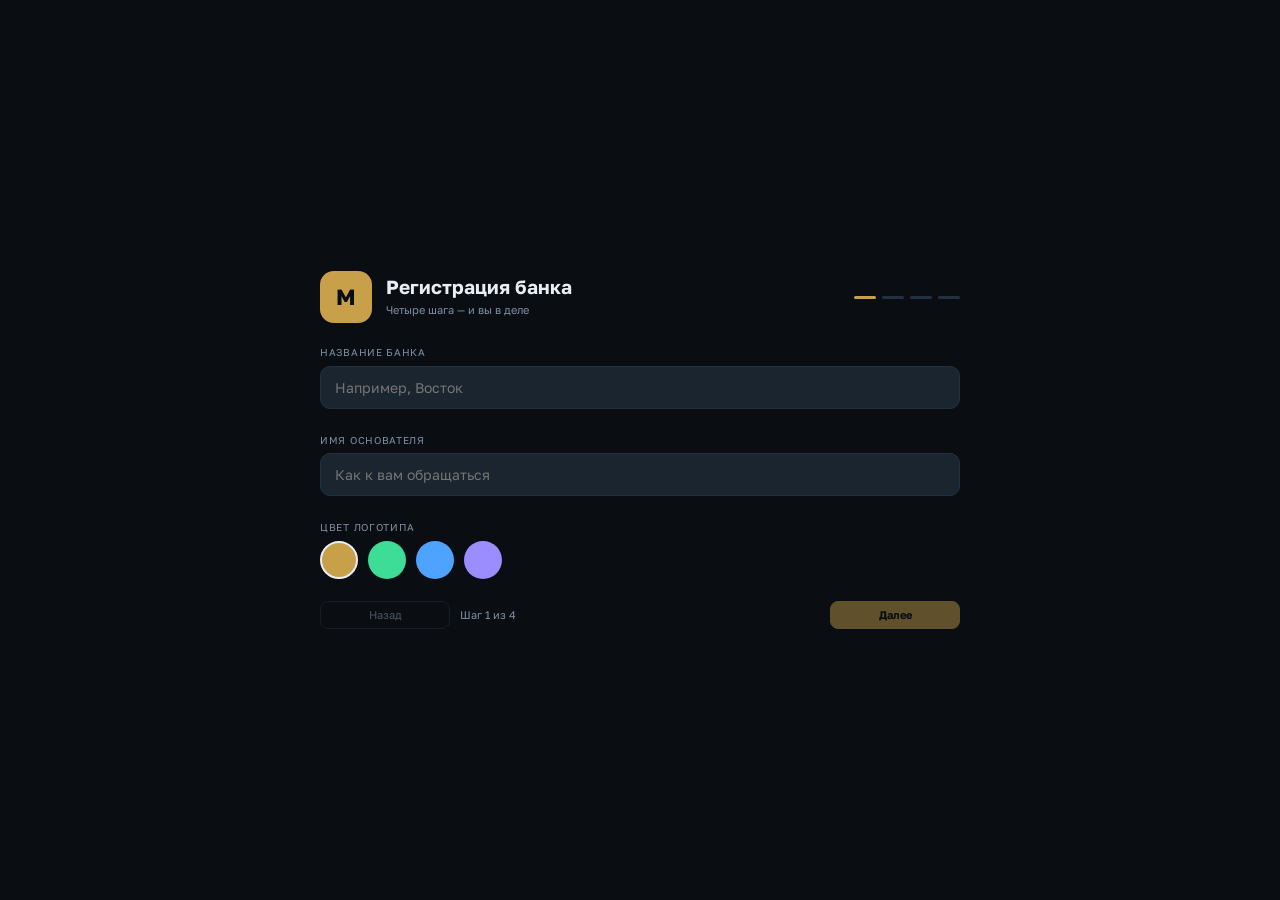
==== commit ef77289f: "Онбординг и профиль, бренд в HUD, sw v2.5.0" ====
--- a/index.html
+++ b/index.html
@@ -10,6 +10,7 @@
 <link rel="icon" href="assets/icon-192.png" sizes="192x192">
 <link rel="apple-touch-icon" href="assets/icon-192.png">
 <link rel="stylesheet" href="assets/fonts/fonts.css">
+<script>try{if(!localStorage.getItem('bank-save'))location.replace('onboarding.html');}catch(e){}</script>
 <script>try{var d=localStorage.getItem('bank-density');if(d)document.documentElement.dataset.density=d;}catch(e){}</script>
 <link rel="stylesheet" href="css/tokens.css">
 <link rel="stylesheet" href="css/components.css">
@@ -46,7 +47,7 @@
     <div class="brand">
       <div class="brand-mark">В</div>
       <div>
-        <div class="brand-name">БАНК «ВОСТОК»</div>
+        <div class="brand-name" data-ui="bankname">БАНК «ВОСТОК»</div>
         <div class="brand-stage">Ларёк · 2-й месяц</div>
       </div>
     </div>
@@ -105,7 +106,7 @@
       <div class="brand">
         <div class="brand-mark">В</div>
         <div>
-          <div class="brand-name">БАНК «ВОСТОК»</div>
+          <div class="brand-name" data-ui="bankname">БАНК «ВОСТОК»</div>
           <div class="brand-stage" data-ui="stage">Ларёк · день 41</div>
         </div>
       </div>
@@ -148,7 +149,7 @@
       <a href="security.html"><svg class="ic"><use href="#i-shield"/></svg><span>Безопасность</span></a>
       <a href="more.html#reports"><svg class="ic"><use href="#i-file"/></svg><span>Отчёты</span></a>
       <div class="bottom">
-        <a href="more.html#settings"><svg class="ic"><use href="#i-gear"/></svg><span>Настройки</span></a>
+        <a href="profile.html"><svg class="ic"><use href="#i-gear"/></svg><span>Профиль</span></a>
       </div>
     </nav>
 
--- a/css/components.css
+++ b/css/components.css
@@ -2043,4 +2043,64 @@
 
 @media (max-width: 860px) {
   .neg-actions .btn { min-width: 0; flex: 1 1 100%; }
+}
+/* --------------------------------------------------------------------------
+   33. Онбординг и профиль
+   -------------------------------------------------------------------------- */
+.profile-head {
+  display: flex;
+  align-items: center;
+  gap: var(--sp-4);
+  padding: var(--sp-4);
+  border-radius: var(--r-l);
+  background: var(--panel);
+  border: 1px solid var(--border);
+}
+.ph-mono {
+  width: 64px; height: 64px; border-radius: 16px;
+  display: flex; align-items: center; justify-content: center;
+  font-size: 26px; font-weight: 700; color: #0A0E13;
+  flex: 0 0 64px;
+}
+.ph-body { flex: 1; min-width: 0; }
+.ph-body h1 { font-size: var(--fs-19); line-height: 1.2; margin-bottom: 4px; }
+.ph-meta { font-size: var(--fs-11); color: var(--text-2); }
+.ph-level {
+  font-size: var(--fs-28); font-weight: 600; color: var(--gold);
+  font-family: var(--font-mono);
+}
+.ph-level i { font-size: var(--fs-12); font-style: normal; color: var(--text-3); }
+
+.stat-grid {
+  display: grid;
+  grid-template-columns: repeat(6, minmax(0, 1fr));
+  gap: var(--sp-2);
+}
+.stat-cell {
+  padding: 12px 14px;
+  border-radius: var(--r-m);
+  background: var(--panel);
+  border: 1px solid var(--border);
+  display: flex;
+  flex-direction: column;
+  gap: 4px;
+}
+.stat-cell span { font-size: var(--fs-10); text-transform: uppercase; letter-spacing: .06em; color: var(--text-3); }
+.stat-cell b { font-size: var(--fs-15); }
+
+.ach-minirow { display: flex; gap: 6px; flex-wrap: wrap; margin-top: 12px; }
+.ach-mini {
+  width: 34px; height: 34px; border-radius: 50%;
+  display: flex; align-items: center; justify-content: center;
+  background: var(--raised); font-size: 15px;
+  filter: grayscale(1); opacity: .55;
+}
+.ach-mini.is-got { filter: none; opacity: 1; background: var(--gold-dim); }
+
+@media (max-width: 1100px) {
+  .stat-grid { grid-template-columns: repeat(3, minmax(0, 1fr)); }
+}
+@media (max-width: 600px) {
+  .stat-grid { grid-template-columns: repeat(2, minmax(0, 1fr)); }
+  .profile-head { flex-wrap: wrap; }
 }
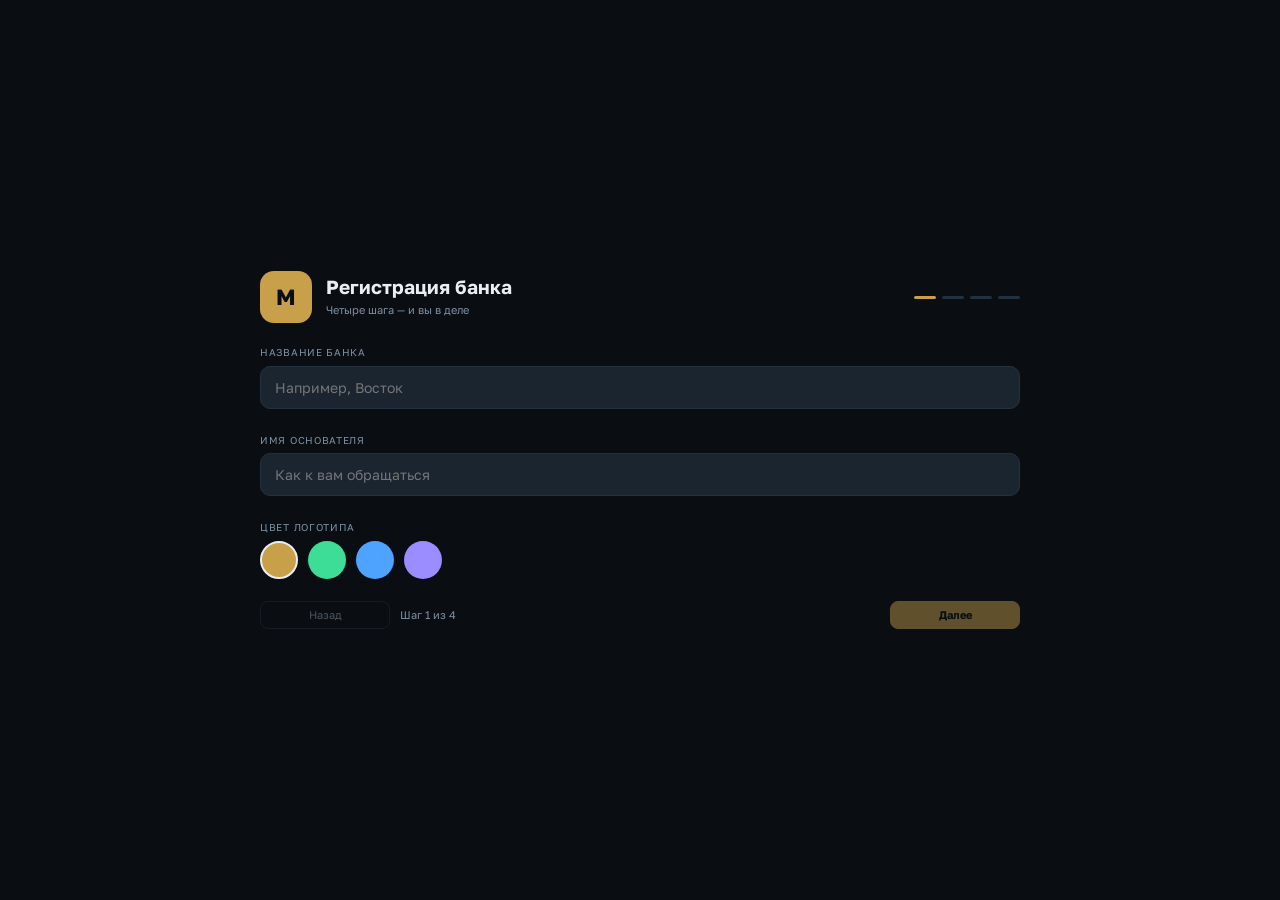
==== commit bc6639cb: "Экран уведомлений, модель событий, счётчик в HUD; sw v2.8.0" ====
--- a/index.html
+++ b/index.html
@@ -2,7 +2,7 @@
 <html lang="ru">
 <head>
 <meta charset="utf-8">
-<meta name="viewport" content="width=device-width, initial-scale=1, viewport-fit=cover">
+<meta name="viewport" content="width=device-width, initial-scale=1, maximum-scale=1.0, user-scalable=no, viewport-fit=cover">
 <title>Банк «Восток» — Обзор</title>
 <meta name="theme-color" content="#0A0E13">
 <meta name="description" content="Прототип интерфейса экономической игры «Симулятор банка»">
@@ -91,9 +91,7 @@
         <span>Ставка ЦБ</span>
         <b class="num">7,50%</b>
       </div>
-      <button class="iconbtn" type="button" data-soon aria-label="Уведомления">
-        <svg class="ic"><use href="#i-bell"/></svg><i class="dot">3</i>
-      </button>
+      <a class="iconbtn" href="notifications.html" aria-label="Уведомления"><svg class="ic"><use href="#i-bell"/></svg><i class="dot" data-ui="unread" hidden>0</i></a>
       <button class="iconbtn" type="button" data-soon aria-label="Настройки">
         <svg class="ic"><use href="#i-gear"/></svg>
       </button>
@@ -115,9 +113,7 @@
         <b class="num" data-ui="capital">8,42 млн ₽</b>
         <span class="hud-m-sub" data-ui="liquid-line">Свободно: 8,42 млн ₽</span>
       </div>
-      <button class="iconbtn" type="button" data-soon aria-label="Уведомления">
-        <svg class="ic"><use href="#i-bell"/></svg><i class="dot">3</i>
-      </button>
+      <a class="iconbtn" href="notifications.html" aria-label="Уведомления"><svg class="ic"><use href="#i-bell"/></svg><i class="dot" data-ui="unread" hidden>0</i></a>
     </div>
     <div class="hud-m-bot">
       <span class="clock"><b>09:40</b></span>
@@ -140,14 +136,14 @@
     <nav class="rail" aria-label="Разделы">
       <a href="index.html" class="is-active" aria-current="page"><svg class="ic"><use href="#i-dash"/></svg><span>Обзор</span></a>
       <a href="clients.html"><svg class="ic"><use href="#i-users"/></svg><span>Клиенты</span></a>
-      <a href="manager.html"><svg class="ic"><use href="#i-people"/></svg><span>Люди</span></a>
+      <a href="manager.html"><svg class="ic"><use href="#i-people"/></svg><span>Персонал</span></a>
       <a href="branches.html"><svg class="ic"><use href="#i-branch"/></svg><span>Филиалы</span></a>
       <a href="treasury.html"><svg class="ic"><use href="#i-wallet"/></svg><span>Казначейство</span></a>
       <a href="stocks.html"><svg class="ic"><use href="#i-globe"/></svg><span>Мир</span></a>
       <a href="cbr.html"><svg class="ic"><use href="#i-scale"/></svg><span>Регулятор</span></a>
       <div class="sep"></div>
       <a href="security.html"><svg class="ic"><use href="#i-shield"/></svg><span>Безопасность</span></a>
-      <a href="more.html#reports"><svg class="ic"><use href="#i-file"/></svg><span>Отчёты</span></a>
+      <a href="reports.html"><svg class="ic"><use href="#i-file"/></svg><span>Отчёты</span></a>
       <div class="bottom">
         <a href="profile.html"><svg class="ic"><use href="#i-gear"/></svg><span>Профиль</span></a>
       </div>
@@ -294,7 +290,7 @@
   <nav class="tabbar" aria-label="Основная навигация">
     <a href="index.html" class="is-active" aria-current="page"><svg class="ic"><use href="#i-dash"/></svg>Обзор</a>
     <a href="clients.html"><svg class="ic"><use href="#i-users"/></svg>Клиенты</a>
-    <a href="manager.html"><svg class="ic"><use href="#i-people"/></svg>Люди</a>
+    <a href="manager.html"><svg class="ic"><use href="#i-people"/></svg>Персонал</a>
     <a href="stocks.html"><svg class="ic"><use href="#i-globe"/></svg>Мир</a>
     <a href="more.html"><svg class="ic"><use href="#i-more"/></svg>Ещё</a>
   </nav>
--- a/css/components.css
+++ b/css/components.css
@@ -2103,4 +2103,109 @@
 @media (max-width: 600px) {
   .stat-grid { grid-template-columns: repeat(2, minmax(0, 1fr)); }
   .profile-head { flex-wrap: wrap; }
-}+}
+/* --------------------------------------------------------------------------
+   34. Мобильные жесты: без двойного тап-зума
+   -------------------------------------------------------------------------- */
+html, body { touch-action: manipulation; }
+
+body, button, a, input, select, textarea,
+.tabbar a, .rail a, .chip, .card, .btn, .segmented button, .speed button {
+  touch-action: manipulation;
+  -webkit-tap-highlight-color: transparent;
+}
+/* --------------------------------------------------------------------------
+   35. Потенциал менеджера
+   -------------------------------------------------------------------------- */
+.pot-row { display: flex; align-items: baseline; justify-content: space-between; gap: var(--sp-3); }
+.pot-bars { font-family: var(--font-mono); font-size: var(--fs-15); color: var(--gold); letter-spacing: 1px; }
+.cand-top .badge { white-space: nowrap; }
+/* --------------------------------------------------------------------------
+   36. Онбординг: сетка карточек выбора
+   -------------------------------------------------------------------------- */
+.ob-cards {
+  display: grid;
+  grid-template-columns: 1fr;
+  gap: 8px;
+  max-height: none;
+  padding-right: 4px;
+}
+@media (min-width: 480px) { .ob-cards { grid-template-columns: 1fr 1fr; } }
+@media (min-width: 720px) { .ob-cards { grid-template-columns: repeat(3, 1fr); } }
+
+.ob-card {
+  display: flex;
+  gap: 10px;
+  align-items: flex-start;
+  text-align: left;
+  padding: 11px 12px;
+  border-radius: var(--r-m);
+  border: 1px solid var(--border);
+  background: var(--panel);
+  color: var(--text);
+  cursor: pointer;
+  position: relative;
+  font-family: var(--font-ui);
+  transition: border-color .15s, background .15s;
+}
+.ob-card:hover { border-color: var(--border-strong); }
+.ob-card.is-on { border-color: var(--gold); background: var(--gold-dim); }
+.ob-card.is-on::after {
+  content: '✓';
+  position: absolute; top: 6px; right: 8px;
+  color: var(--gold); font-size: 12px; font-weight: 700;
+}
+
+.ob-ico { font-size: 18px; line-height: 1.1; flex: 0 0 auto; }
+.ob-card-body { display: flex; flex-direction: column; gap: 2px; min-width: 0; }
+.ob-card-body b { font-size: var(--fs-12); font-weight: 600; }
+.ob-desc { font-size: 10px; color: var(--text-3); line-height: 1.3; }
+.ob-pro { font-size: 10px; color: var(--mint); line-height: 1.3; }
+.ob-con { font-size: 10px; color: var(--coral); line-height: 1.3; }
+/* --------------------------------------------------------------------------
+   37. Уведомления
+   -------------------------------------------------------------------------- */
+.notif-filters { overflow-x: auto; flex-wrap: nowrap; padding-bottom: 2px; }
+.notif-filters .chip { white-space: nowrap; flex: 0 0 auto; }
+
+.notif-day {
+  font-size: var(--fs-10);
+  text-transform: uppercase;
+  letter-spacing: .08em;
+  color: var(--text-3);
+  margin: 14px 0 6px;
+}
+.notif-day:first-child { margin-top: 0; }
+
+.notif {
+  display: flex;
+  gap: 10px;
+  align-items: flex-start;
+  padding: 11px 12px;
+  border-radius: var(--r-m);
+  background: var(--panel);
+  border: 1px solid var(--border);
+  margin-bottom: 6px;
+  cursor: pointer;
+  transition: background .15s, border-color .15s, opacity .15s;
+}
+.notif:hover { border-color: var(--border-strong); }
+.notif[role="link"]:hover { border-color: var(--gold); }
+
+.notif.is-unread { background: var(--gold-dim); }
+.notif:not(.is-unread) { opacity: .72; }
+.notif:not(.is-unread) .notif-msg { color: var(--text-3); }
+
+.notif-ico { font-size: 17px; line-height: 1.2; flex: 0 0 auto; }
+.notif-body { flex: 1; min-width: 0; }
+.notif-top { display: flex; align-items: baseline; justify-content: space-between; gap: 8px; }
+.notif-top b { font-size: var(--fs-12); }
+.notif-msg { font-size: var(--fs-11); color: var(--text-2); line-height: 1.4; margin-top: 2px; }
+
+.notif-dot {
+  width: 7px; height: 7px; border-radius: 50%;
+  background: var(--gold); flex: 0 0 7px; margin-top: 6px;
+}
+
+/* [hidden] не должен проигрывать классам с display */
+[hidden] { display: none !important; }
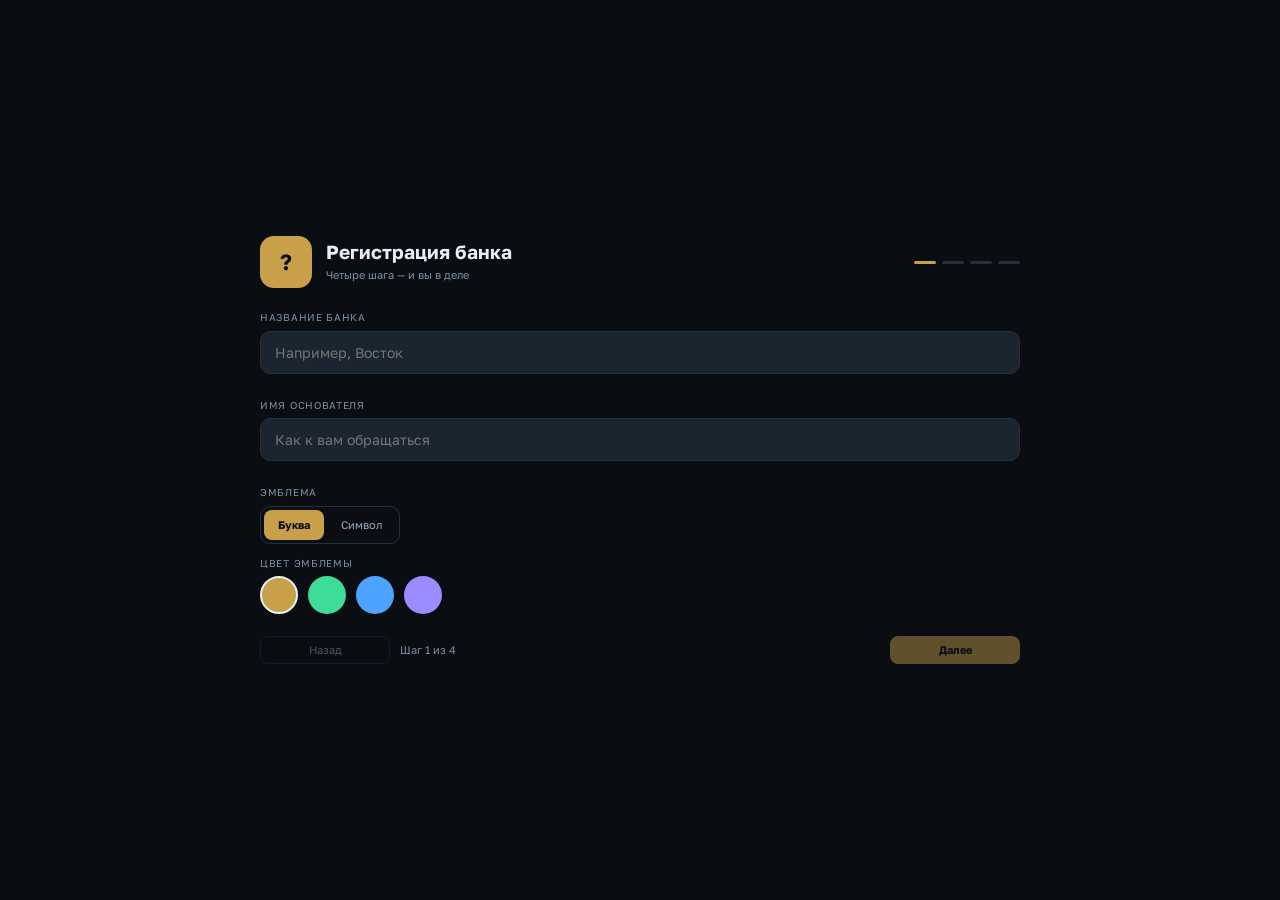
==== commit 6808908b: "v2.13.0: движок на всех страницах, честные KPI, P&L, живой график, экран банкротства" ====
--- a/index.html
+++ b/index.html
@@ -2,7 +2,7 @@
 <html lang="ru">
 <head>
 <meta charset="utf-8">
-<meta name="viewport" content="width=device-width, initial-scale=1, maximum-scale=1.0, user-scalable=no, viewport-fit=cover">
+<meta name="viewport" content="width=device-width, initial-scale=1, viewport-fit=cover">
 <title>Банк «Восток» — Обзор</title>
 <meta name="theme-color" content="#0A0E13">
 <meta name="description" content="Прототип интерфейса экономической игры «Симулятор банка»">
@@ -160,8 +160,8 @@
             Возьмите кредит ЦБ или объявите дефолт — игра на паузе.
           </div>
           <div class="actions">
-            <button class="btn btn-sm" type="button" data-soon>Кредит ЦБ</button>
-            <button class="btn btn-sm btn-no" type="button" data-soon>Дефолт</button>
+            <button class="btn btn-sm" type="button" data-cb-rescue>Кредит ЦБ</button>
+            <button class="btn btn-sm btn-no" type="button" data-default-now>Дефолт</button>
             <button class="btn btn-sm" type="button" data-restart>Начать заново</button>
           </div>
         </div>
@@ -183,9 +183,8 @@
         <section class="kpis" aria-label="Ключевые показатели">
           <div class="kpi"><span>Капитал</span><div class="v" data-ui="kpi-capital">8,42<small> млн ₽</small></div><div class="d up" data-ui="kpi-delta">▲ +0,9% от старта</div></div>
           <div class="kpi"><span>Прибыль / мес.</span><div class="v" data-ui="kpi-profit">0<small> ₽</small></div><div class="d" data-ui="kpi-profit-d">—</div></div>
-          <div class="kpi"><span>Клиентов / день</span><div class="v">126</div><div class="d down">▼ −3 ср. неделя</div></div>
-          <div class="kpi"><span>Просрочка</span><div class="v">2,1<small> %</small></div><div class="d down">▲ +0,2 п.п.</div></div>
-          <div class="kpi"><span>Ликвидность</span><div class="v">41<small> %</small></div><div class="d muted">норма ≥ 15%</div></div>
+          <div class="kpi"><span>Клиентов / день</span><div class="v" data-ui="kpi-clients">1,0</div><div class="d muted" data-ui="kpi-clients-note">поток по филиалам</div></div>
+          <div class="kpi"><span>Ликвидность</span><div class="v" data-ui="kpi-liquid">—</div><div class="d muted">Н2 · норма ≥ 15%</div></div>
           <div class="kpi"><span>Филиалы</span><div class="v" data-ui="kpi-branches">1</div><div class="d muted" data-ui="kpi-branches-note">очередь до 15</div></div>
         </section>
 
@@ -219,18 +218,20 @@
                   <line x1="45" y1="195" x2="990" y2="195"/>
                 </g>
                 <g style="fill:var(--text-3);font:10px var(--font-mono)">
-                  <text x="2" y="48">9,0</text><text x="2" y="98">8,0</text>
-                  <text x="2" y="148">7,0</text><text x="2" y="198">6,0</text>
+                  <g data-ui="chart-labels">
+                    <text x="2" y="48">9,0</text><text x="2" y="98">8,0</text>
+                    <text x="2" y="148">7,0</text><text x="2" y="198">6,0</text>
+                  </g>
                 </g>
-                <path style="fill:url(#area);stroke:none"
+                <path data-ui="chart-area" style="fill:url(#area);stroke:none"
                       d="M45,196 70,190 95,193 120,184 145,188 170,176 195,181 220,166 245,171 270,158 295,162 320,149 345,154 370,140 395,145 420,133 445,138 470,126 495,130 520,118 545,123 570,112 595,116 620,104 645,108 670,98 695,102 720,93 745,96 770,88 795,91 820,84 845,87 870,81 895,84 920,79 945,76 945,220 45,220 Z"/>
-                <path style="stroke:var(--gold);fill:none;stroke-width:2;stroke-linejoin:round;stroke-linecap:round"
+                <path data-ui="chart-line" style="stroke:var(--gold);fill:none;stroke-width:2;stroke-linejoin:round;stroke-linecap:round"
                       d="M45,196 70,190 95,193 120,184 145,188 170,176 195,181 220,166 245,171 270,158 295,162 320,149 345,154 370,140 395,145 420,133 445,138 470,126 495,130 520,118 545,123 570,112 595,116 620,104 645,108 670,98 695,102 720,93 745,96 770,88 795,91 820,84 845,87 870,81 895,84 920,79 945,76"/>
                 <line style="stroke:var(--border-strong)" stroke-dasharray="3 4" x1="945" y1="30" x2="945" y2="215"/>
                 <text style="fill:var(--text-3);font:9.5px var(--font-ui)" x="908" y="24">сегодня</text>
-                <path style="stroke:var(--gold);stroke-width:2;stroke-dasharray:4 4;fill:none;opacity:.85" d="M945,76 993,52"/>
-                <circle style="fill:var(--gold)" cx="945" cy="76" r="4.5"/>
-                <circle style="fill:none;stroke:var(--gold);opacity:.32" cx="945" cy="76" r="9.5"/>
+                <path data-ui="chart-forecast" style="stroke:var(--gold);stroke-width:2;stroke-dasharray:4 4;fill:none;opacity:.85" d="M945,76 993,52"/>
+                <circle data-ui="chart-dot" style="fill:var(--gold)" cx="945" cy="76" r="4.5"/>
+                <circle data-ui="chart-dot-halo" style="fill:none;stroke:var(--gold);opacity:.32" cx="945" cy="76" r="9.5"/>
               </svg>
             </div>
             <div class="card-f">
@@ -244,7 +245,7 @@
 
           <!-- Живой поток -->
           <section class="card area-flow">
-            <div class="card-h"><h2>Живой поток</h2><div class="r">126 за день</div></div>
+            <div class="card-h"><h2>Живой поток</h2><div class="r" data-ui="flow-today">0 за день</div></div>
                         <div class="card-b" style="padding:4px 14px" data-ui="flow"></div>
           </section>
 
--- a/css/components.css
+++ b/css/components.css
@@ -2209,3 +2209,63 @@
 
 /* [hidden] не должен проигрывать классам с display */
 [hidden] { display: none !important; }
+
+/* --------------------------------------------------------------------------
+   38. VIP-порог и режим работы
+   -------------------------------------------------------------------------- */
+.vip-row { margin-top: 10px; }
+.vip-row .between { gap: 10px; margin-bottom: 6px; }
+
+.vip-input {
+  width: 130px;
+  padding: 5px 8px;
+  border-radius: var(--r-s);
+  border: 1px solid var(--border);
+  background: var(--raised);
+  color: var(--gold);
+  font-family: var(--font-mono);
+  font-size: var(--fs-12);
+  text-align: right;
+}
+.vip-input:focus { outline: none; border-color: var(--gold); }
+
+.workmode-box {
+  display: flex;
+  align-items: center;
+  justify-content: space-between;
+  gap: var(--sp-3);
+  padding: 10px 16px;
+  border-top: 1px solid var(--border);
+  flex-wrap: wrap;
+}
+.workmode-box .segmented { flex: 0 0 auto; }
+
+.skill-val small { font-size: 10px; margin-left: 3px; }
+
+/* эмблема: буква или иконка */
+.brand-mark { transition: background .18s var(--ease), color .18s var(--ease); }
+.brand-mark svg, .ph-mono svg { display: block; }
+
+/* гений: точный потолок без штриховки */
+.pot-exact { font-size: var(--fs-15); color: var(--gold); letter-spacing: .5px; }
+
+/* портфель: день выдачи сделки */
+.pf-name small {
+  display: block;
+  font-size: 10px;
+  color: var(--text-3);
+  margin-top: 2px;
+  font-family: var(--font-mono);
+}
+
+/* профиль: выбранные перки */
+.perk-row {
+  display: flex;
+  gap: 12px;
+  align-items: flex-start;
+  padding: 10px 0;
+  border-top: 1px solid var(--border);
+}
+.perk-row:first-child { border-top: 0; }
+.perk-ico { font-size: 20px; line-height: 1.2; }
+.perk-row b { font-size: var(--fs-13); }
